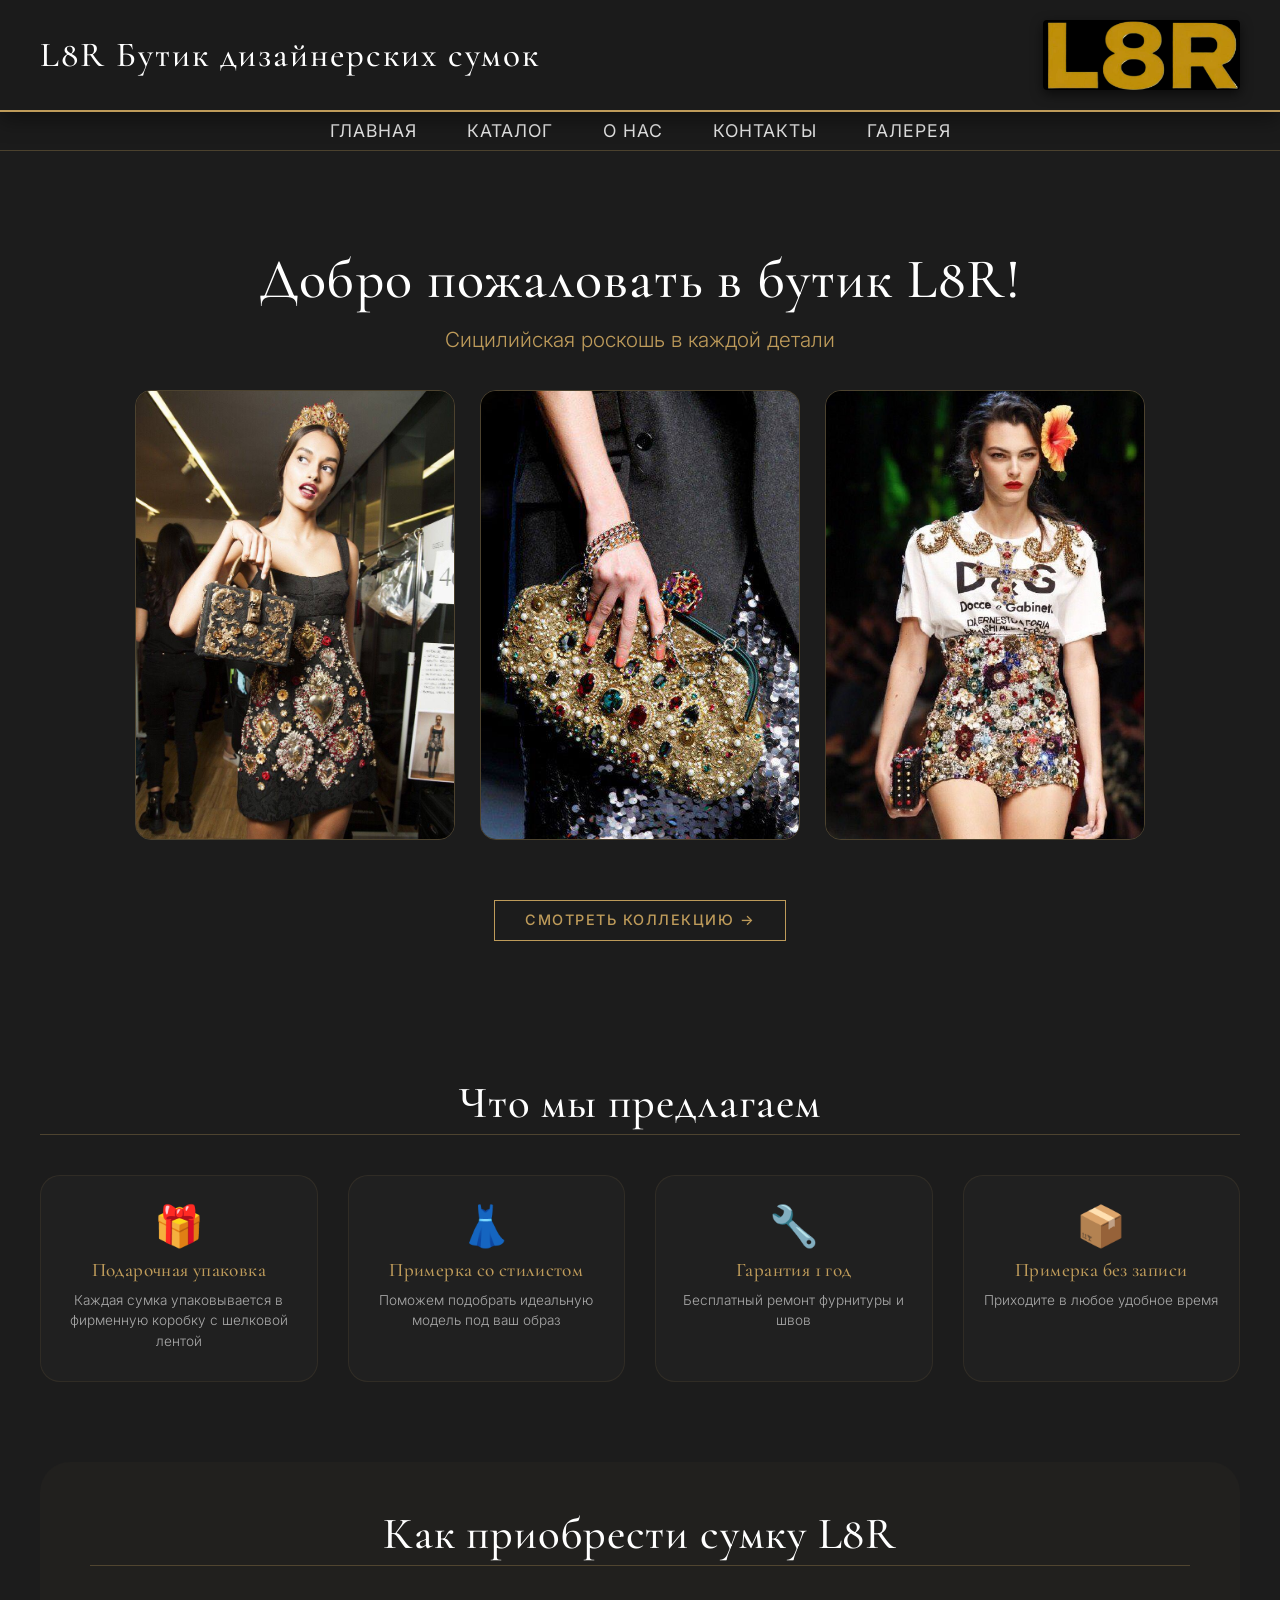
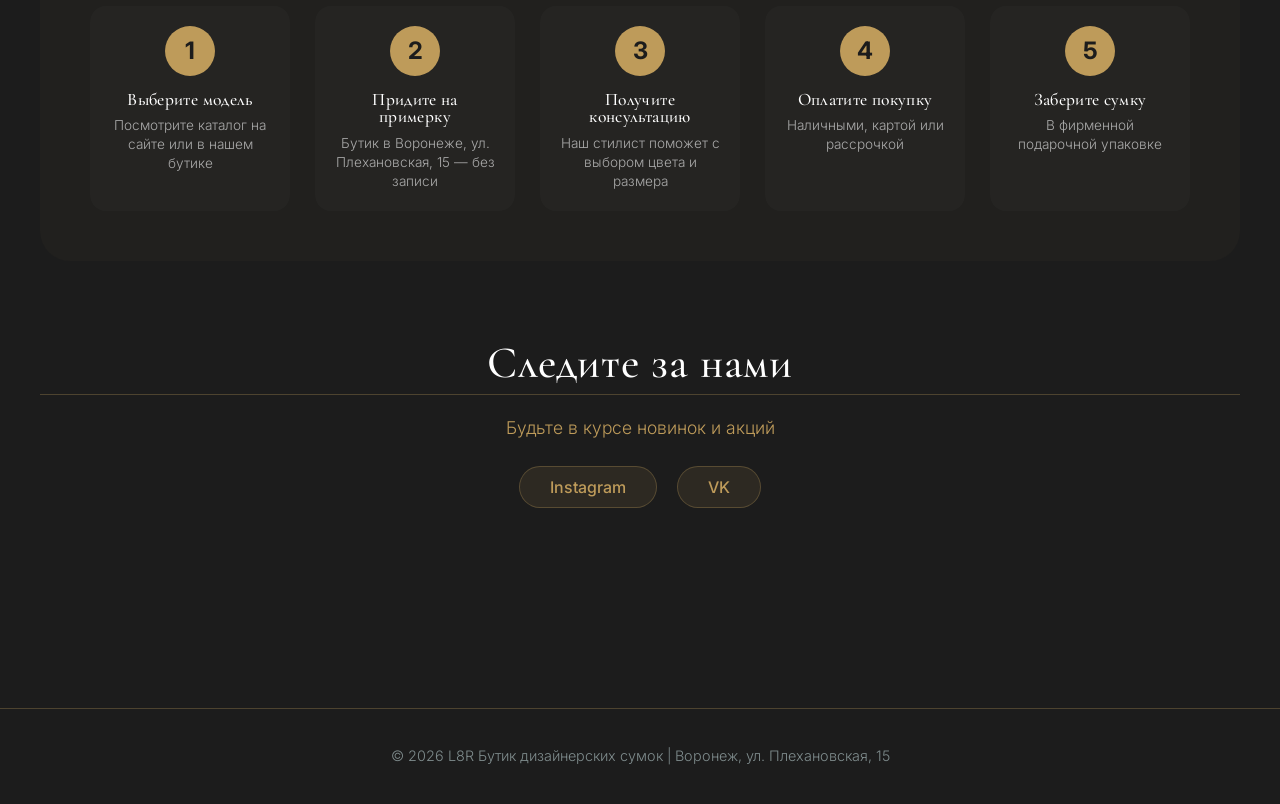
==== index.html @ aa699d4b "Add files via upload" ====
<!DOCTYPE html>
<html lang="ru">
<head>
    <meta charset="UTF-8">
    <title>L8R — Бутик дизайнерских сумок</title>
    <link rel="stylesheet" href="CSS/style.css">
</head>
<body>

    <header class="site-header">
        <div class="header-container">
            <h1>L8R Бутик дизайнерских сумок</h1>
            <img src="images/logo.jpg" alt="Логотип бутика" width="160" height="100">
        </div>
    </header>

    <nav>
        <ul>
            <li><a href="index.html">Главная</a></li>
            <li><a href="catalog.html">Каталог</a></li>
            <li><a href="about.html">О нас</a></li>
            <li><a href="contact.html">Контакты</a></li>
            <li><a href="gallery.html">Галерея</a></li>
        </ul>
    </nav>

    <main>
        <div class="container">
            
            <section class="hero-section">
                <h2>Добро пожаловать в бутик L8R!</h2>
                <p class="hero-subtitle">Сицилийская роскошь в каждой детали</p>
                <div class="hero-images">
                    <img src="images/design.jpg" alt="Сумка L8R">
                    <img src="images/design2.jpg" alt="Сумка L8R">
                    <img src="images/design3.jpg" alt="Сумка L8R">
                </div>
                <a href="catalog.html" class="btn hero-btn">Смотреть коллекцию →</a>
            </section>

            <section class="advantages-home">
                <h2>Что мы предлагаем</h2>
                <div class="advantages-grid">
                    <div class="advantage-card">
                        <div class="advantage-icon">🎁</div>
                        <h3>Подарочная упаковка</h3>
                        <p>Каждая сумка упаковывается в фирменную коробку с шелковой лентой</p>
                    </div>
                    <div class="advantage-card">
                        <div class="advantage-icon">👗</div>
                        <h3>Примерка со стилистом</h3>
                        <p>Поможем подобрать идеальную модель под ваш образ</p>
                    </div>
                    <div class="advantage-card">
                        <div class="advantage-icon">🔧</div>
                        <h3>Гарантия 1 год</h3>
                        <p>Бесплатный ремонт фурнитуры и швов</p>
                    </div>
                    <div class="advantage-card">
                        <div class="advantage-icon">📦</div>
                        <h3>Примерка без записи</h3>
                        <p>Приходите в любое удобное время</p>
                    </div>
                </div>
            </section>

            <section class="how-to-buy">
                <h2>Как приобрести сумку L8R</h2>
                <div class="steps-grid">
                    <div class="step-card">
                        <div class="step-icon">1</div>
                        <h3>Выберите модель</h3>
                        <p>Посмотрите каталог на сайте или в нашем бутике</p>
                    </div>
                    <div class="step-card">
                        <div class="step-icon">2</div>
                        <h3>Придите на примерку</h3>
                        <p>Бутик в Воронеже, ул. Плехановская, 15 — без записи</p>
                    </div>
                    <div class="step-card">
                        <div class="step-icon">3</div>
                        <h3>Получите консультацию</h3>
                        <p>Наш стилист поможет с выбором цвета и размера</p>
                    </div>
                    <div class="step-card">
                        <div class="step-icon">4</div>
                        <h3>Оплатите покупку</h3>
                        <p>Наличными, картой или рассрочкой</p>
                    </div>
                    <div class="step-card">
                        <div class="step-icon">5</div>
                        <h3>Заберите сумку</h3>
                        <p>В фирменной подарочной упаковке</p>
                    </div>
                </div>
            </section>

            <section class="social-follow">
                <h2>Следите за нами</h2>
                <p class="social-subtitle">Будьте в курсе новинок и акций</p>
                <div class="social-links">
                    <a href="#" class="social-link"> Instagram</a>
                    <a href="https://vk.com/akcentbags" class="social-link"> VK</a>
                </div>
            </section>

        </div>
    </main>

    <footer>
        <div class="container">
            <p>© 2026 L8R Бутик дизайнерских сумок | Воронеж, ул. Плехановская, 15</p>
        </div>
    </footer>

    <div id="modal" class="modal">
        <span class="close">&times;</span>
        <img id="modal-img" src="" alt="Увеличенное фото">
    </div>

    <button id="toTop" title="Наверх">↑</button>

    <script src="js/script.js"></script>
</body>
</html>
---- CSS/style.css ----
/* style.css — строгий премиальный стиль */
@import url('https://fonts.googleapis.com/css2?family=Inter:wght@300;400;500;600&family=Cormorant+Garamond:wght@400;500;600&display=swap');

* {
  margin: 0;
  padding: 0;
  box-sizing: border-box;
}

body {
  font-family: 'Inter', sans-serif;
  background-color: #1C1C1C;
  color: #E5E5E5;
  line-height: 1;
  font-weight: 300;
  min-height: 100vh;
  display: flex;
  flex-direction: column;
}

.container {
  max-width: 1400px;
  margin: 0 auto;
  padding: 0 40px;
}

/* типографика */
h1, h2, h3, h4, h5, h6 {
  font-family: 'Cormorant Garamond', serif;
  font-weight: 500;
  letter-spacing: 0.02em;
  color: #FFFFFF;
}

h1 { font-size: 3.5rem; line-height: 1.2; }
h2 { font-size: 2.8rem; margin-bottom: 1.5rem; border-bottom: 1px solid rgba(190, 155, 90, 0.3); padding-bottom: 0.5rem; }
h3 { font-size: 2rem; margin-bottom: 0.8rem; }

/* шапка */
.site-header {
  background: rgba(28, 28, 28, 0.98);
  border-bottom: 2px solid #BE9B5A;
  padding: 20px 0;
  position: sticky;
  top: 0;
  z-index: 100;
  box-shadow: 0 8px 20px rgba(0,0,0,0.4);
}

.header-container {
  display: flex;
  align-items: center;
  justify-content: space-between;
  max-width: 1400px;
  margin: 0 auto;
  padding: 0 40px;
}

.header-container h1 {
  font-size: 2.2rem;
  margin: 0;
  color: #FFFFFF;
  font-weight: 500;
  letter-spacing: 2px;
}

.header-container img {
  height: 70px;
  width: auto;
  border-radius: 4px;
  box-shadow: 0 4px 12px rgba(0,0,0,0.6);
}

/* навигация */
nav {
  background: rgba(28, 28, 28, 0.95);
  border-bottom: 1px solid rgba(190, 155, 90, 0.3);
  padding: 10px 0;
}

nav ul {
  list-style: none;
  display: flex;
  justify-content: center;
  gap: 50px;
  flex-wrap: wrap;
}

nav ul li a {
  text-decoration: none;
  color: #E5E5E5;
  font-weight: 400;
  font-size: 1.1rem;
  text-transform: uppercase;
  letter-spacing: 1px;
  padding: 8px 0;
  position: relative;
  transition: color 0.2s;
}

nav ul li a::after {
  content: '';
  position: absolute;
  bottom: 0;
  left: 0;
  width: 0;
  height: 2px;
  background: #BE9B5A;
  transition: width 0.25s;
}

nav ul li a:hover {
  color: #FFFFFF;
}

nav ul li a:hover::after {
  width: 100%;
}

/* ОСНОВНОЙ КОНТЕНТ */
main {
  flex: 1;
  padding: 60px 0;
}

/* КНОПКИ */
.btn, button, .add-to-cart-btn, .auth-btn, .submit-btn, .browse-btn, .checkout-btn, .logout-btn, .quick-view, .detail-btn {
  background: transparent;
  border: 1px solid #BE9B5A;
  color: #BE9B5A;
  padding: 12px 30px;
  font-family: 'Inter', sans-serif;
  font-weight: 500;
  font-size: 0.9rem;
  text-transform: uppercase;
  letter-spacing: 1.5px;
  cursor: pointer;
  transition: all 0.3s;
  border-radius: 0;
  display: inline-block;
  text-decoration: none;
  text-align: center;
}

.btn:hover, button:hover, .add-to-cart-btn:hover, .auth-btn:hover, .submit-btn:hover, .browse-btn:hover, .checkout-btn:hover, .logout-btn:hover, .quick-view:hover, .detail-btn:hover {
  background: #BE9B5A;
  color: #1C1C1C;
  border-color: #BE9B5A;
  box-shadow: 0 4px 12px rgba(190, 155, 90, 0.3);
}

/* карточки товаров (КАТАЛОГ) */
.catalog-grid {
  display: grid;
  grid-template-columns: repeat(auto-fill, minmax(320px, 1fr));
  gap: 40px;
  margin: 50px 0;
}

.product-card {
  background: rgba(255, 255, 255, 0.02);
  border: 1px solid rgba(190, 155, 90, 0.15);
  padding: 24px;
  transition: all 0.3s;
  box-shadow: inset 0 0 0 1px rgba(0,0,0,0.2);
  display: flex;
  flex-direction: column;
}

.product-card:hover {
  border-color: #BE9B5A;
  box-shadow: 0 20px 30px -15px #000, inset 0 0 0 1px #BE9B5A;
  background: rgba(255, 255, 255, 0.03);
}

.product-img {
  width: 100%;
  aspect-ratio: 1/1;
  object-fit: cover;
  margin-bottom: 20px;
  border: 1px solid #3A3A3A;
  transition: border-color 0.3s;
  cursor: pointer;
}

.product-card:hover .product-img {
  border-color: #BE9B5A;
}

.product-card h3 {
  font-size: 1.5rem;
  margin-bottom: 8px;
  font-weight: 500;
}

.product-price {
  font-size: 1.8rem;
  color: #BE9B5A;
  margin: 10px 0 20px;
  font-weight: 300;
}

/* ФИЛЬТРЫ */
.filters {
  display: flex;
  justify-content: center;
  gap: 20px;
  margin: 40px 0;
  flex-wrap: wrap;
}

.filters button {
  background: transparent;
  border: none;
  color: #E5E5E5;
  font-size: 1rem;
  padding: 8px 24px;
  cursor: pointer;
  border-bottom: 2px solid transparent;
  transition: border-color 0.2s;
  letter-spacing: 0.5px;
}

.filters button:hover,
.filters button.active {
  border-bottom-color: #BE9B5A;
  color: #FFFFFF;
}

/* ГАЛЕРЕЯ */
.gallery {
  display: grid;
  grid-template-columns: repeat(auto-fit, minmax(350px, 1fr));
  gap: 30px;
  margin: 50px 0;
}

.gallery img {
  width: 100%;
  aspect-ratio: 1/1;
  object-fit: cover;
  cursor: pointer;
  border: 1px solid rgba(190,155,90,0.2);
  transition: border-color 0.3s, transform 0.3s;
}

.gallery img:hover {
  border-color: #BE9B5A;
  transform: scale(1.02);
}

/* видео */
.video-showcase {
  display: flex;
  flex-wrap: wrap;
  gap: 30px;
  justify-content: center;
  margin: 50px 0;
}

.video-item {
  flex: 0 0 360px;
}

.video-item video {
  width: 100%;
  border: 1px solid rgba(190,155,90,0.2);
  transition: border-color 0.3s;
}

.video-item video:hover {
  border-color: #BE9B5A;
}

/* модальное окно */
.modal {
  display: none;
  position: fixed;
  top: 0; left: 0;
  width: 100%; height: 100%;
  background: rgba(28, 28, 28, 0.98);
  justify-content: center;
  align-items: center;
  z-index: 2000;
}

.modal.active {
  display: flex;
}

#modal-img {
  max-width: 90%;
  max-height: 90%;
  border: 2px solid #BE9B5A;
  box-shadow: 0 30px 50px #000;
}

.close {
  position: absolute;
  top: 40px; right: 50px;
  color: #BE9B5A;
  font-size: 4rem;
  cursor: pointer;
  transition: transform 0.2s;
  line-height: 1;
}

.close:hover {
  transform: scale(1.1);
  color: #FFFFFF;
}

/* КНОПКА НАВЕРХ */
#toTop {
  position: fixed;
  bottom: 40px; right: 40px;
  width: 70px; height: 70px;
  border: 2px solid #BE9B5A;
  background: rgba(28, 28, 28, 0.9);
  color: #BE9B5A;
  font-size: 2.2rem;
  cursor: pointer;
  transition: all 0.3s;
  display: none;
  z-index: 99;
  border-radius: 0;
  text-align: center;
  line-height: 70px;
  padding: 0;
  display: flex;
  align-items: center;
  justify-content: center;
}

#toTop:hover {
  background: #BE9B5A;
  color: #1C1C1C;
  transform: translateY(-5px);
}

/* ПОДВАЛ */
footer {
  background: #1C1C1C;
  border-top: 1px solid rgba(190, 155, 90, 0.3);
  padding: 40px 0;
  margin-top: 60px;
  text-align: center;
  color: #7F8C8D;
  font-size: 0.9rem;
}

/* БЛОК С БУТИКОМ В ВОРОНЕЖЕ */
.boutique-block {
    margin-top: 80px;
    padding: 50px;
    background: linear-gradient(135deg, rgba(190, 155, 90, 0.08) 0%, rgba(28, 28, 28, 0.95) 100%);
    border: 1px solid rgba(190, 155, 90, 0.3);
    border-radius: 24px;
    position: relative;
    overflow: hidden;
    transition: all 0.3s ease;
}

.boutique-block::before {
    content: '';
    position: absolute;
    top: -50%; right: -50%;
    width: 200%; height: 200%;
    background: radial-gradient(circle, rgba(190, 155, 90, 0.1) 0%, transparent 70%);
    pointer-events: none;
}

.boutique-block:hover {
    border-color: rgba(190, 155, 90, 0.6);
    box-shadow: 0 15px 35px rgba(0, 0, 0, 0.3);
}

.boutique-block-title {
    text-align: center;
    font-size: 2.5rem;
    margin-bottom: 40px;
    color: #BE9B5A;
    position: relative;
    display: inline-block;
    width: 100%;
}

.boutique-block-title::after {
    content: '';
    display: block;
    width: 80px;
    height: 3px;
    background: #BE9B5A;
    margin: 15px auto 0;
    border-radius: 2px;
}

.boutique-block-content {
    display: flex;
    flex-wrap: wrap;
    gap: 50px;
    justify-content: center;
    align-items: stretch;
}

.boutique-block-photo {
    flex: 1;
    min-width: 280px;
    text-align: center;
}

.boutique-block-photo img {
    width: 100%;
    max-width: 400px;
    border-radius: 20px;
    border: 2px solid #BE9B5A;
    box-shadow: 0 10px 30px rgba(0, 0, 0, 0.3);
    transition: all 0.3s ease;
    display: block;
    margin: 0 auto;
}

.boutique-block-photo img:hover {
    transform: scale(1.02);
    box-shadow: 0 15px 40px rgba(190, 155, 90, 0.2);
}

.boutique-block-caption {
    font-style: italic;
    text-align: center;
    color: #BE9B5A;
    margin-top: 15px;
    font-size: 0.95rem;
}

.boutique-block-info {
    flex: 1;
    min-width: 280px;
    display: flex;
    flex-direction: column;
    gap: 20px;
}

.info-row {
    display: flex;
    align-items: flex-start;
    gap: 15px;
    padding: 12px 15px;
    background: rgba(255, 255, 255, 0.02);
    border-radius: 16px;
    transition: all 0.3s ease;
    border: 1px solid rgba(190, 155, 90, 0.1);
}

.info-row:hover {
    background: rgba(190, 155, 90, 0.05);
    border-color: rgba(190, 155, 90, 0.3);
    transform: translateX(8px);
}

.info-icon {
    font-size: 2rem;
    min-width: 50px;
    text-align: center;
}

.info-text {
    flex: 1;
}

.info-text strong {
    color: #BE9B5A;
    display: block;
    margin-bottom: 5px;
    font-size: 1rem;
}

.info-text p {
    margin: 5px 0;
    color: #E5E5E5;
    line-height: 1.5;
}

.info-features {
    margin-top: 10px;
    padding: 20px;
    background: rgba(190, 155, 90, 0.05);
    border-radius: 16px;
    border-left: 3px solid #BE9B5A;
}

.info-features strong {
    color: #BE9B5A;
    display: block;
    margin-bottom: 12px;
    font-size: 1rem;
}

.info-features ul {
    list-style: none;
    padding: 0;
    margin: 0;
}

.info-features li {
    margin: 10px 0;
    color: #E5E5E5;
    display: flex;
    align-items: center;
    gap: 8px;
}

/* БЛОК ГДЕ КУПИТЬ В КАТАЛОГЕ*/
.buy-info-simple {
    text-align: center;
    max-width: 600px;
    margin: 50px auto 0;
    padding: 35px 30px;
    background: rgba(190, 155, 90, 0.05);
    border: 1px solid rgba(190, 155, 90, 0.3);
    border-radius: 20px;
}

.buy-info-simple p {
    margin: 12px 0;
    color: #ddd;
    line-height: 1.5;
}

.buy-address-bold {
    font-size: 1.2rem;
    font-weight: bold;
    color: #BE9B5A;
}

/* ФОРМА СВЯЗИ НА ГЛАВНОМ ОКНЕ */
.contact-section {
    margin-top: 60px;
}

.contact-section h2 {
    text-align: center;
    margin-bottom: 40px;
}

.contact-wrapper {
    display: grid;
    grid-template-columns: 1fr 1fr;
    gap: 50px;
}

.contact-form,
.contact-info {
    background: rgba(0, 0, 0, 0.3);
    border: 1px solid rgba(190, 155, 90, 0.2);
    border-radius: 20px;
    padding: 30px;
}

.contact-form h3,
.contact-info h3 {
    text-align: center;
    margin-bottom: 25px;
    color: #BE9B5A;
}

.contact-info p {
    margin: 15px 0;
    line-height: 1.6;
    color: #E5E5E5;
}

.form-group {
    margin-bottom: 20px;
}

.form-group label {
    display: block;
    margin-bottom: 8px;
    color: #BE9B5A;
    font-size: 0.9rem;
}

.form-group input,
.form-group textarea,
.form-group select {
    width: 100%;
    padding: 12px 15px;
    background: rgba(255, 255, 255, 0.05);
    border: 1px solid rgba(190, 155, 90, 0.3);
    border-radius: 8px;
    color: #E5E5E5;
    font-family: 'Inter', sans-serif;
    font-size: 1rem;
}

.form-group input:focus,
.form-group textarea:focus,
.form-group select:focus {
    outline: none;
    border-color: #BE9B5A;
    background: rgba(255, 255, 255, 0.1);
}

.submit-btn {
    width: 100%;
    margin-top: 10px;
    padding: 14px;
    background: transparent;
    border: 1px solid #BE9B5A;
    color: #BE9B5A;
    font-family: 'Inter', sans-serif;
    font-weight: 500;
    font-size: 1rem;
    text-transform: uppercase;
    letter-spacing: 1px;
    cursor: pointer;
    transition: all 0.3s;
    border-radius: 8px;
}

.submit-btn:hover {
    background: #BE9B5A;
    color: #1C1C1C;
}

/* адаптация для телефонов */
@media (max-width: 768px) {
    .contact-wrapper {
        grid-template-columns: 1fr;
        gap: 30px;
    }
    
    .contact-form,
    .contact-info {
        padding: 25px;
    }
}

/* ========== СТИЛИ ДЛЯ СТРАНИЦЫ О НАС ========== */
.about-hero {
    text-align: center;
    padding: 60px 20px;
    background: linear-gradient(135deg, rgba(190,155,90,0.08), transparent);
    border-radius: 30px;
    margin-bottom: 50px;
}

.about-hero h2 {
    font-size: 3rem;
    border-bottom: none;
}

.about-hero p {
    font-size: 1.2rem;
    color: #BE9B5A;
}

.about-grid {
    display: grid;
    grid-template-columns: 1fr 1fr;
    gap: 50px;
    margin-bottom: 60px;
}

.about-text h3 {
    color: #BE9B5A;
    margin-top: 30px;
    margin-bottom: 15px;
}

.about-text h3:first-child {
    margin-top: 0;
}

.about-text p {
    line-height: 1.8;
    color: #ddd;
}

.about-list {
    list-style: none;
    padding: 0;
}

.about-list li {
    margin: 12px 0;
    color: #ddd;
}

.about-gallery {
    display: flex;
    flex-direction: column;
    gap: 25px;
}

.about-gallery img {
    width: 100%;
    border-radius: 20px;
    border: 1px solid rgba(190,155,90,0.3);
    transition: all 0.3s;
    cursor: pointer;
}

.about-gallery img:hover {
    transform: scale(1.02);
    border-color: #BE9B5A;
}

.values-section {
    margin: 80px 0;
}

.values-grid {
    display: grid;
    grid-template-columns: repeat(auto-fit, minmax(280px, 1fr));
    gap: 30px;
    margin-top: 40px;
}

.value-card {
    text-align: center;
    padding: 30px;
    background: rgba(255,255,255,0.02);
    border: 1px solid rgba(190,155,90,0.15);
    border-radius: 20px;
    transition: all 0.3s;
}

.value-card:hover {
    border-color: #BE9B5A;
    transform: translateY(-5px);
}

.value-icon {
    font-size: 3rem;
    margin-bottom: 15px;
}

.value-card h3 {
    font-size: 1.3rem;
    margin-bottom: 10px;
}

.value-card p {
    color: #ccc;
    line-height: 1.6;
}

.team-section {
    margin-top: 60px;
}

.team-section h2 {
    text-align: center;
    display: block;
}

.team-grid {
    display: grid;
    grid-template-columns: repeat(auto-fit, minmax(250px, 1fr));
    gap: 40px;
    margin-top: 40px;
}

.team-card {
    text-align: center;
    padding: 30px;
    background: rgba(255,255,255,0.02);
    border-radius: 20px;
    border: 1px solid rgba(190,155,90,0.15);
    transition: all 0.3s;
}

.team-card:hover {
    border-color: #BE9B5A;
    transform: translateY(-5px);
}

.team-img {
    font-size: 4rem;
    margin-bottom: 15px;
}

.team-card h3 {
    font-size: 1.5rem;
    margin-bottom: 10px;
}

.team-card p {
    color: #BE9B5A;
}

.team-bio {
    font-size: 0.85rem;
    color: #888;
    margin-top: 10px;
}

.reviews-section {
    margin: 80px 0;
}

.reviews-section h2 {
    text-align: center;
    display: block;
}

.reviews-grid {
    display: grid;
    grid-template-columns: repeat(auto-fit, minmax(300px, 1fr));
    gap: 30px;
    margin-top: 40px;
}

.review-card {
    background: rgba(255,255,255,0.02);
    border: 1px solid rgba(190,155,90,0.15);
    border-radius: 20px;
    padding: 25px;
    transition: all 0.3s;
}

.review-card:hover {
    border-color: #BE9B5A;
}

.review-card p {
    font-style: italic;
    line-height: 1.6;
    color: #ddd;
}

.review-author {
    margin-top: 15px;
    color: #BE9B5A;
    font-weight: 500;
}

/* ========== СТИЛИ ДЛЯ СТРАНИЦЫ КОНТАКТЫ ========== */
.contact-grid {
    display: grid;
    grid-template-columns: 1fr 1fr;
    gap: 50px;
    margin: 40px 0;
}

.contact-info-card, .contact-form-card {
    background: rgba(255,255,255,0.02);
    border: 1px solid rgba(190,155,90,0.2);
    border-radius: 24px;
    padding: 30px;
}

.contact-info-card h3, .contact-form-card h3 {
    margin-bottom: 25px;
    color: #BE9B5A;
}

.contact-info-card p {
    margin: 12px 0;
    line-height: 1.6;
}

.map-placeholder {
    margin-top: 25px;
    text-align: center;
}

.map-placeholder img {
    width: 100%;
    border-radius: 16px;
    border: 1px solid rgba(190,155,90,0.3);
}

.map-caption {
    margin-top: 10px;
    font-style: italic;
    color: #BE9B5A;
}

/* FAQ */
.faq-section {
    margin-top: 60px;
}

.faq-section h2 {
    text-align: center;
    display: block;
    margin-bottom: 40px;
}

.faq-item {
    background: rgba(255,255,255,0.02);
    border: 1px solid rgba(190,155,90,0.15);
    border-radius: 16px;
    margin-bottom: 15px;
    overflow: hidden;
    cursor: pointer;
}

.faq-question {
    padding: 20px;
    font-weight: 600;
    display: flex;
    justify-content: space-between;
    align-items: center;
    color: #fff;
}

.faq-question:hover {
    background: rgba(190,155,90,0.05);
}

.faq-icon {
    color: #BE9B5A;
    font-size: 1.3rem;
    font-weight: bold;
}

.faq-answer {
    display: none;
    padding: 0 20px 20px;
    color: #ccc;
    line-height: 1.6;
    border-top: 1px solid rgba(190,155,90,0.2);
}

.faq-item.active .faq-answer {
    display: block;
}

.form-status {
    margin-top: 15px;
    text-align: center;
    font-size: 0.9rem;
}

.form-status.success {
    color: #4CAF50;
}

.form-status.error {
    color: #ff6b6b;
}

.error-message {
    color: #ff6b6b;
    font-size: 0.75rem;
    margin-top: 5px;
    display: block;
}

/* ========== МОДАЛЬНЫЕ ОКНА ДЛЯ ТОВАРОВ ========== */
#quickModal .modal-content,
#productModal .modal-content {
    background: #1C1C1C;
    border: 2px solid #BE9B5A;
    border-radius: 20px;
    max-width: 500px;
    width: 90%;
    padding: 30px;
    position: relative;
    text-align: center;
}

#quickModal .close,
#productModal .close-modal {
    position: absolute;
    top: 15px;
    right: 20px;
    font-size: 2rem;
    cursor: pointer;
    color: #BE9B5A;
    transition: color 0.3s;
}

#quickModal .close:hover,
#productModal .close-modal:hover {
    color: #fff;
}

#quickModalBody img,
#productModalBody img {
    width: 100%;
    max-width: 250px;
    border-radius: 12px;
    margin-bottom: 20px;
}

#quickModalBody h3,
#productModalBody h3 {
    font-size: 1.5rem;
    margin-bottom: 10px;
}

#quickModalBody .price,
#productModalBody .modal-price {
    font-size: 1.8rem;
    color: #BE9B5A;
    margin: 10px 0;
}

#productModalBody .modal-desc {
    margin: 15px 0;
    line-height: 1.6;
    color: #ccc;
}

/* Кнопки в карточках товаров */
.product-actions {
    display: flex;
    gap: 10px;
    margin-top: auto;
}

.quick-view, .detail-btn {
    background: transparent;
    border: 1px solid #BE9B5A;
    color: #BE9B5A;
    padding: 8px 16px;
    font-family: 'Inter', sans-serif;
    font-size: 0.75rem;
    cursor: pointer;
    transition: all 0.3s;
    flex: 1;
}

.quick-view:hover, .detail-btn:hover {
    background: #BE9B5A;
    color: #1C1C1C;
}

/* Адаптивность */
@media (max-width: 768px) {
    .about-grid, .contact-grid {
        grid-template-columns: 1fr;
    }
    
    .team-grid, .values-grid, .reviews-grid {
        grid-template-columns: 1fr;
    }
    
    .about-hero h2 {
        font-size: 2rem;
    }
    
    .container {
        padding: 0 20px;
    }
    
    nav ul {
        gap: 20px;
    }
    
    .filters {
        gap: 10px;
    }
    
    .filters button {
        padding: 8px 16px;
        font-size: 0.9rem;
    }
    
    .product-actions {
        flex-direction: column;
    }
}
/* ========== ГОРИЗОНТАЛЬНАЯ КАРТОЧКА ТОВАРА (ПРЯМО НА СТРАНИЦЕ КАТАЛОГА) ========== */

/* Оверлей для затемнения фона */
.product-overlay {
    display: none;
    position: fixed;
    top: 0;
    left: 0;
    width: 100%;
    height: 100%;
    background: rgba(0, 0, 0, 0.85);
    z-index: 1000;
    justify-content: center;
    align-items: center;
    backdrop-filter: blur(5px);
}

.product-overlay.active {
    display: flex;
}

/* Горизонтальная карточка товара */
.product-horizontal-card {
    background: #1C1C1C;
    border: 2px solid #BE9B5A;
    border-radius: 24px;
    max-width: 1100px;
    width: 90%;
    max-height: 90vh;
    overflow-y: auto;
    position: relative;
    animation: fadeInScale 0.3s ease;
}

@keyframes fadeInScale {
    from {
        opacity: 0;
        transform: scale(0.95);
    }
    to {
        opacity: 1;
        transform: scale(1);
    }
}

/* Кнопка закрытия внутри карточки */
.close-product-card {
    position: absolute;
    top: 20px;
    right: 25px;
    font-size: 2rem;
    cursor: pointer;
    color: #BE9B5A;
    z-index: 10;
    transition: color 0.3s;
    background: rgba(28,28,28,0.8);
    width: 40px;
    height: 40px;
    display: flex;
    align-items: center;
    justify-content: center;
    border-radius: 50%;
}

.close-product-card:hover {
    color: #fff;
    background: rgba(190,155,90,0.3);
}

/* Содержимое карточки */
.product-horizontal-content {
    display: flex;
    flex-wrap: wrap;
    gap: 40px;
    padding: 40px;
}

/* Левая часть - галерея */
.product-gallery {
    flex: 1;
    min-width: 280px;
}

.product-main-img {
    width: 100%;
    border-radius: 20px;
    border: 1px solid rgba(190, 155, 90, 0.3);
    margin-bottom: 20px;
    cursor: pointer;
}

.product-thumbnails {
    display: flex;
    gap: 12px;
    justify-content: center;
    flex-wrap: wrap;
}

.product-thumb {
    width: 70px;
    height: 70px;
    object-fit: cover;
    border-radius: 12px;
    border: 1px solid rgba(190, 155, 90, 0.3);
    cursor: pointer;
    transition: all 0.3s;
}

.product-thumb:hover,
.product-thumb.active {
    border-color: #BE9B5A;
    transform: scale(1.05);
}

/* Правая часть - информация */
.product-info-card {
    flex: 1;
    min-width: 280px;
}

.product-info-card h2 {
    font-size: 2rem;
    margin-bottom: 15px;
    border-bottom: none;
    padding-bottom: 0;
}

.product-price-card {
    font-size: 2.2rem;
    color: #BE9B5A;
    margin: 15px 0;
    font-weight: 500;
}

.product-rating-card {
    display: flex;
    align-items: center;
    gap: 10px;
    margin: 10px 0;
}

.stars-card {
    color: #BE9B5A;
    font-size: 1rem;
    letter-spacing: 2px;
}

.product-desc-card {
    margin: 20px 0;
    line-height: 1.7;
    color: #ddd;
}

.product-features-card {
    list-style: none;
    padding: 0;
    margin: 20px 0;
}

.product-features-card li {
    margin: 10px 0;
    display: flex;
    align-items: center;
    gap: 8px;
}

.product-features-card li::before {
    content: "✓";
    color: #BE9B5A;
    font-weight: bold;
}

.product-actions-card {
    display: flex;
    gap: 15px;
    margin: 25px 0;
    flex-wrap: wrap;
}

.btn-gold {
    background: #BE9B5A;
    color: #1C1C1C;
    padding: 12px 30px;
    border: none;
}

.btn-gold:hover {
    background: #d4aa6e;
    color: #1C1C1C;
}

.btn-dark {
    border: 1px solid #BE9B5A;
    color: #BE9B5A;
    background: transparent;
    padding: 12px 30px;
}

.btn-dark:hover {
    background: #BE9B5A;
    color: #1C1C1C;
}

.product-meta-card {
    margin-top: 20px;
    padding-top: 15px;
    border-top: 1px solid rgba(190, 155, 90, 0.2);
}

.product-meta-card p {
    margin: 8px 0;
    color: #888;
    font-size: 0.9rem;
}

.product-meta-card strong {
    color: #BE9B5A;
}

/* Спецификации */
.specs-card {
    margin-top: 20px;
    padding-top: 15px;
    border-top: 1px solid rgba(190, 155, 90, 0.2);
}

.specs-card h4 {
    color: #BE9B5A;
    margin-bottom: 12px;
    font-size: 1.1rem;
}

.specs-grid {
    display: grid;
    grid-template-columns: 1fr 1fr;
    gap: 8px;
}

.spec-item {
    display: flex;
    justify-content: space-between;
    padding: 5px 0;
    font-size: 0.9rem;
}

.spec-label {
    color: #888;
}

.spec-value {
    color: #ddd;
}

/* Стили для названия товара как ссылки */
.product-title-link {
    cursor: pointer;
    transition: color 0.3s;
}

.product-title-link:hover {
    color: #BE9B5A;
}

/* Адаптив */
@media (max-width: 768px) {
    .product-horizontal-content {
        padding: 25px;
        gap: 25px;
    }
    
    .product-info-card h2 {
        font-size: 1.5rem;
    }
    
    .product-price-card {
        font-size: 1.6rem;
    }
    
    .product-actions-card {
        flex-direction: column;
    }
    
    .specs-grid {
        grid-template-columns: 1fr;
    }
    
    .product-thumb {
        width: 55px;
        height: 55px;
    }
}
/* ========== НОВЫЕ СТИЛИ ДЛЯ ГЛАВНОЙ СТРАНИЦЫ ========== */

/* Герой секция */
.hero-section {
    text-align: center;
    padding: 40px 0 60px;
}

.hero-section h2 {
    font-size: 3.5rem;
    margin-bottom: 15px;
    border-bottom: none;
}

.hero-subtitle {
    font-size: 1.3rem;
    color: #BE9B5A;
    margin-bottom: 40px;
}

.hero-images {
    display: flex;
    gap: 25px;
    justify-content: center;
    flex-wrap: wrap;
    margin: 40px 0;
}

.hero-images img {
    width: 320px;
    height: 450px;
    object-fit: cover;
    border-radius: 16px;
    border: 1px solid rgba(190, 155, 90, 0.3);
    transition: transform 0.3s;
}

.hero-images img:hover {
    transform: scale(1.02);
    border-color: #BE9B5A;
}

.hero-btn {
    display: inline-block;
    margin-top: 20px;
}



/* Преимущества */
.advantages-home {
    margin: 80px 0;
}

.advantages-home h2 {
    text-align: center;
}

.advantages-grid {
    display: grid;
    grid-template-columns: repeat(auto-fit, minmax(250px, 1fr));
    gap: 30px;
    margin-top: 40px;
}

.advantage-card {
    text-align: center;
    padding: 30px 20px;
    background: rgba(255, 255, 255, 0.02);
    border: 1px solid rgba(190, 155, 90, 0.1);
    border-radius: 20px;
    transition: all 0.3s;
}

.advantage-card:hover {
    border-color: #BE9B5A;
    transform: translateY(-5px);
}

.advantage-icon {
    font-size: 3rem;
    margin-bottom: 15px;
}

.advantage-card h3 {
    font-size: 1.3rem;
    margin-bottom: 10px;
    color: #BE9B5A;
}

.advantage-card p {
    color: #aaa;
    font-size: 0.9rem;
}



/* Короткие отзывы */
.reviews-short {
    margin: 80px 0;
}

.reviews-short h2 {
    text-align: center;
}

.reviews-short-grid {
    display: grid;
    grid-template-columns: repeat(auto-fit, minmax(280px, 1fr));
    gap: 30px;
    margin-top: 40px;
}

.review-short {
    background: rgba(255, 255, 255, 0.02);
    border: 1px solid rgba(190, 155, 90, 0.1);
    border-radius: 16px;
    padding: 25px;
    text-align: center;
}

.review-short p {
    font-style: italic;
    line-height: 1.6;
    color: #ddd;
    margin-bottom: 15px;
}

.review-author-short {
    color: #BE9B5A;
    font-weight: 500;
}

/* Адаптив */
@media (max-width: 768px) {
    .hero-section h2 {
        font-size: 2rem;
    }
    
    .hero-images img {
        width: 280px;
        height: 400px;
    }
    
    .instagram-grid {
        grid-template-columns: repeat(2, 1fr);
    }
    
    .collection-preview {
        grid-template-columns: 1fr;
    }
    
    .advantages-grid {
        grid-template-columns: 1fr;
    }
}
/* ========== СТИЛИ ДЛЯ ГЛАВНОЙ СТРАНИЦЫ (index.html) ========== */

/* Герой секция */
.hero-section {
    text-align: center;
    padding: 40px 0 60px;
}

.hero-section h2 {
    font-size: 3.5rem;
    margin-bottom: 15px;
    border-bottom: none;
}

.hero-subtitle {
    font-size: 1.3rem;
    color: #BE9B5A;
    margin-bottom: 40px;
}

.hero-images {
    display: flex;
    gap: 25px;
    justify-content: center;
    flex-wrap: wrap;
    margin: 40px 0;
}

.hero-images img {
    width: 320px;
    height: 450px;
    object-fit: cover;
    border-radius: 16px;
    border: 1px solid rgba(190, 155, 90, 0.3);
    transition: transform 0.3s, border-color 0.3s;
    cursor: pointer;
}

.hero-images img:hover {
    transform: scale(1.02);
    border-color: #BE9B5A;
}

.hero-btn {
    display: inline-block;
    margin-top: 20px;
}

/* Что мы предлагаем */
.what-we-offer {
    margin: 80px 0;
}

.what-we-offer h2 {
    text-align: center;
}

.offer-grid {
    display: grid;
    grid-template-columns: repeat(auto-fit, minmax(250px, 1fr));
    gap: 30px;
    margin-top: 40px;
}

.offer-item {
    text-align: center;
    padding: 30px 20px;
    background: rgba(255, 255, 255, 0.02);
    border: 1px solid rgba(190, 155, 90, 0.1);
    border-radius: 20px;
    transition: all 0.3s;
}

.offer-item:hover {
    border-color: #BE9B5A;
    transform: translateY(-5px);
}

.offer-icon {
    font-size: 3rem;
    margin-bottom: 15px;
}

.offer-item h3 {
    font-size: 1.3rem;
    margin-bottom: 10px;
    color: #BE9B5A;
}

.offer-item p {
    color: #aaa;
    font-size: 0.9rem;
    line-height: 1.6;
}

/* Преимущества (карточки) */
.advantages-home {
    margin: 80px 0;
}

.advantages-home h2 {
    text-align: center;
}

.advantages-grid {
    display: grid;
    grid-template-columns: repeat(auto-fit, minmax(250px, 1fr));
    gap: 30px;
    margin-top: 40px;
}

.advantage-card {
    text-align: center;
    padding: 30px 20px;
    background: rgba(255, 255, 255, 0.02);
    border: 1px solid rgba(190, 155, 90, 0.1);
    border-radius: 20px;
    transition: all 0.3s;
}

.advantage-card:hover {
    border-color: #BE9B5A;
    transform: translateY(-5px);
}

.advantage-icon {
    font-size: 2.5rem;
    margin-bottom: 15px;
}

.advantage-card h3 {
    font-size: 1.2rem;
    margin-bottom: 10px;
    color: #BE9B5A;
}

.advantage-card p {
    color: #aaa;
    font-size: 0.85rem;
    line-height: 1.5;
}

/* Как купить (шаги) */
.how-to-buy {
    margin: 80px 0;
    background: rgba(190, 155, 90, 0.03);
    padding: 50px;
    border-radius: 30px;
}

.how-to-buy h2 {
    text-align: center;
}

.steps-grid {
    display: grid;
    grid-template-columns: repeat(auto-fit, minmax(170px, 1fr));
    gap: 25px;
    margin-top: 40px;
}

.step-card {
    text-align: center;
    padding: 20px;
    background: rgba(255, 255, 255, 0.02);
    border-radius: 16px;
    transition: all 0.3s;
}

.step-card:hover {
    background: rgba(190, 155, 90, 0.05);
    transform: translateY(-3px);
}

.step-icon {
    width: 50px;
    height: 50px;
    background: #BE9B5A;
    color: #1C1C1C;
    font-size: 1.5rem;
    font-weight: bold;
    display: flex;
    align-items: center;
    justify-content: center;
    border-radius: 50%;
    margin: 0 auto 15px;
}

.step-card h3 {
    font-size: 1.1rem;
    margin-bottom: 8px;
}

.step-card p {
    color: #aaa;
    font-size: 0.85rem;
    line-height: 1.4;
}

/* Соцсети */
.social-follow {
    margin: 80px 0;
    text-align: center;
}

.social-subtitle {
    color: #BE9B5A;
    margin-bottom: 30px;
    font-size: 1.1rem;
}

.social-links {
    display: flex;
    justify-content: center;
    gap: 20px;
    flex-wrap: wrap;
    margin-bottom: 40px;
}

.social-link {
    background: rgba(190, 155, 90, 0.1);
    border: 1px solid rgba(190, 155, 90, 0.3);
    padding: 12px 30px;
    border-radius: 40px;
    text-decoration: none;
    color: #BE9B5A;
    font-family: 'Inter', sans-serif;
    font-weight: 500;
    transition: all 0.3s;
}

.social-link:hover {
    background: #BE9B5A;
    color: #1C1C1C;
    border-color: #BE9B5A;
}

.social-preview {
    display: flex;
    gap: 20px;
    justify-content: center;
    flex-wrap: wrap;
}

.social-preview img {
    width: 200px;
    height: 200px;
    object-fit: cover;
    border-radius: 16px;
    border: 1px solid rgba(190, 155, 90, 0.2);
    transition: all 0.3s;
    cursor: pointer;
}

.social-preview img:hover {
    border-color: #BE9B5A;
    transform: scale(1.02);
}

/* Адаптив для планшетов и телефонов */
@media (max-width: 992px) {
    .hero-section h2 {
        font-size: 2.8rem;
    }
    
    .hero-images img {
        width: 280px;
        height: 400px;
    }
}

@media (max-width: 768px) {
    .hero-section h2 {
        font-size: 2rem;
    }
    
    .hero-subtitle {
        font-size: 1rem;
    }
    
    .hero-images img {
        width: 250px;
        height: 350px;
    }
    
    .offer-grid {
        grid-template-columns: 1fr;
    }
    
    .advantages-grid {
        grid-template-columns: 1fr;
    }
    
    .steps-grid {
        grid-template-columns: 1fr;
        gap: 15px;
    }
    
    .how-to-buy {
        padding: 30px 20px;
    }
    
    .social-links {
        gap: 12px;
    }
    
    .social-link {
        padding: 8px 20px;
        font-size: 0.9rem;
    }
    
    .social-preview img {
        width: 150px;
        height: 150px;
    }
}

@media (max-width: 480px) {
    .hero-images img {
        width: 200px;
        height: 280px;
    }
    
    .hero-section h2 {
        font-size: 1.8rem;
    }
    
    .social-preview {
        gap: 12px;
    }
    
    .social-preview img {
        width: 120px;
        height: 120px;
    }
}
/* ========== СТИЛИ ДЛЯ СТРАНИЦЫ "О НАС" (about.html) ========== */

/* Hero секция */
.about-hero {
    text-align: center;
    padding: 60px 20px;
    background: linear-gradient(135deg, rgba(190,155,90,0.08), transparent);
    border-radius: 30px;
    margin-bottom: 50px;
}

.about-hero h2 {
    font-size: 3rem;
    border-bottom: none;
    margin-bottom: 15px;
}

.about-hero p {
    font-size: 1.2rem;
    color: #BE9B5A;
}

/* Основной контент (сетка) */
.about-grid {
    display: grid;
    grid-template-columns: 1fr 1fr;
    gap: 50px;
    margin-bottom: 60px;
}

.about-text h3 {
    color: #BE9B5A;
    margin-top: 30px;
    margin-bottom: 15px;
    font-size: 1.5rem;
}

.about-text h3:first-child {
    margin-top: 0;
}

.about-text p {
    line-height: 1.8;
    color: #ddd;
}

.about-list {
    list-style: none;
    padding: 0;
}

.about-list li {
    margin: 12px 0;
    color: #ddd;
    padding-left: 5px;
}

.about-gallery {
    display: flex;
    flex-direction: column;
    gap: 25px;
}

.about-gallery img {
    width: 100%;
    border-radius: 20px;
    border: 1px solid rgba(190,155,90,0.3);
    transition: all 0.3s;
    cursor: pointer;
}

.about-gallery img:hover {
    transform: scale(1.02);
    border-color: #BE9B5A;
}

/* Материалы и производство */
.materials-section {
    margin: 80px 0;
    background: rgba(190, 155, 90, 0.03);
    padding: 50px;
    border-radius: 30px;
}

.materials-section h2 {
    text-align: center;
    margin-bottom: 30px;
}

.materials-content {
    display: flex;
    flex-wrap: wrap;
    gap: 50px;
    margin-top: 20px;
    align-items: center;
}

.materials-text {
    flex: 2;
    min-width: 250px;
}

.materials-text p {
    color: #ddd;
    line-height: 1.7;
    margin-bottom: 15px;
}

.materials-text strong {
    color: #BE9B5A;
}

.materials-stats {
    flex: 1;
    min-width: 200px;
    display: flex;
    flex-direction: column;
    gap: 25px;
}

.stat {
    text-align: center;
    padding: 20px;
    background: rgba(255, 255, 255, 0.02);
    border-radius: 16px;
    border: 1px solid rgba(190, 155, 90, 0.1);
    transition: all 0.3s;
}

.stat:hover {
    border-color: #BE9B5A;
    transform: translateY(-3px);
}

.stat-number {
    font-size: 2rem;
    font-weight: 600;
    color: #BE9B5A;
    font-family: 'Cormorant Garamond', serif;
    display: block;
}

.stat-label {
    font-size: 0.85rem;
    color: #aaa;
}

/* Этапы создания */
.creation-process {
    margin: 80px 0;
}

.creation-process h2 {
    text-align: center;
}

.process-steps {
    display: grid;
    grid-template-columns: repeat(auto-fit, minmax(300px, 1fr));
    gap: 25px;
    margin-top: 40px;
}

.process-step {
    background: rgba(255, 255, 255, 0.02);
    border: 1px solid rgba(190, 155, 90, 0.1);
    border-radius: 16px;
    padding: 25px;
    transition: all 0.3s;
}

.process-step:hover {
    border-color: #BE9B5A;
    background: rgba(190, 155, 90, 0.03);
    transform: translateY(-3px);
}

.step-num {
    font-size: 2rem;
    font-weight: 600;
    color: #BE9B5A;
    font-family: 'Cormorant Garamond', serif;
    margin-bottom: 12px;
}

.process-step h3 {
    font-size: 1.1rem;
    margin-bottom: 8px;
    color: #fff;
}

.process-step p {
    color: #aaa;
    font-size: 0.85rem;
    line-height: 1.5;
}

/* Команда */
.team-section {
    margin-top: 80px;
}

.team-section h2 {
    text-align: center;
    margin-bottom: 40px;
}

.team-grid {
    display: grid;
    grid-template-columns: repeat(auto-fit, minmax(280px, 1fr));
    gap: 40px;
    margin-top: 20px;
}

.team-card {
    text-align: center;
    padding: 30px;
    background: rgba(255, 255, 255, 0.02);
    border-radius: 20px;
    border: 1px solid rgba(190, 155, 90, 0.15);
    transition: all 0.3s;
}

.team-card:hover {
    border-color: #BE9B5A;
    transform: translateY(-5px);
    background: rgba(190, 155, 90, 0.03);
}

.team-img {
    font-size: 4rem;
    margin-bottom: 15px;
}

.team-card h3 {
    font-size: 1.5rem;
    margin-bottom: 10px;
}

.team-card p {
    color: #BE9B5A;
    margin-bottom: 10px;
}

.team-bio {
    font-size: 0.85rem;
    color: #888;
    margin-top: 10px;
    line-height: 1.5;
}

/* Адаптив для страницы "О нас" */
@media (max-width: 992px) {
    .about-hero h2 {
        font-size: 2.5rem;
    }
    
    .process-steps {
        grid-template-columns: repeat(auto-fit, minmax(280px, 1fr));
    }
}

@media (max-width: 768px) {
    .about-grid {
        grid-template-columns: 1fr;
        gap: 30px;
    }
    
    .about-hero h2 {
        font-size: 2rem;
    }
    
    .about-hero p {
        font-size: 1rem;
    }
    
    .materials-section {
        padding: 30px 20px;
    }
    
    .materials-content {
        flex-direction: column;
        gap: 30px;
    }
    
    .process-steps {
        grid-template-columns: 1fr;
    }
    
    .team-grid {
        grid-template-columns: 1fr;
        gap: 25px;
    }
    
    .team-card {
        padding: 25px;
    }
}

@media (max-width: 480px) {
    .about-hero {
        padding: 40px 15px;
    }
    
    .about-hero h2 {
        font-size: 1.8rem;
    }
    
    .about-text h3 {
        font-size: 1.3rem;
    }
    
    .stat-number {
        font-size: 1.8rem;
    }
    
    .step-num {
        font-size: 1.5rem;
    }
}
/* ======================= */
/* ПОИСК */
/* ======================= */
.search-box {
    position: relative;
    max-width: 400px;
    margin: 0 auto 30px auto;
}

.search-input {
    width: 100%;
    padding: 14px 20px;
    border-radius: 50px;
    border: 2px solid rgba(241, 196, 15, 0.3);
    background: rgba(255,255,255,0.1);
    color: white;
    font-size: 16px;
    transition: all 0.3s;
}

.search-input:focus {
    outline: none;
    border-color: #f1c40f;
    background: rgba(255,255,255,0.15);
    box-shadow: 0 0 15px rgba(241, 196, 15, 0.3);
}

.search-input::placeholder {
    color: rgba(255,255,255,0.5);
}

.search-clear {
    position: absolute;
    right: 15px;
    top: 50%;
    transform: translateY(-50%);
    background: none;
    border: none;
    color: #f1c40f;
    font-size: 18px;
    cursor: pointer;
}

.search-result {
    text-align: center;
    margin: 10px 0;
    padding: 8px;
    background: rgba(241, 196, 15, 0.1);
    border-radius: 20px;
    color: #f1c40f;
    font-size: 14px;
}
/* ======================= */
/* ВИДЕОГАЛЕРЕЯ */
/* ======================= */

.video-showcase {
    display: flex;
    justify-content: center;
    gap: 30px;
    flex-wrap: wrap;
    margin: 50px 0;
}

.video-item {
    width: 280px;
    border-radius: 20px;
    overflow: hidden;
    box-shadow: 0 10px 25px rgba(0,0,0,0.5);
    transition: transform 0.3s, box-shadow 0.3s;
}

.video-item:hover {
    transform: translateY(-8px);
    box-shadow: 0 20px 35px rgba(241,196,15,0.3);
}

.video-item video {
    width: 100%;
    height: 500px;
    object-fit: cover;
    display: block;
    border-radius: 20px;
}

/* Адаптивность */
@media (max-width: 768px) {
    .video-item {
        width: 250px;
    }
    .video-item video {
        height: 450px;
    }
}

@media (max-width: 480px) {
    .video-showcase {
        flex-direction: column;
        align-items: center;
    }
    .video-item {
        width: 100%;
        max-width: 320px;
    }
    .video-item video {
        height: 500px;
    }
}
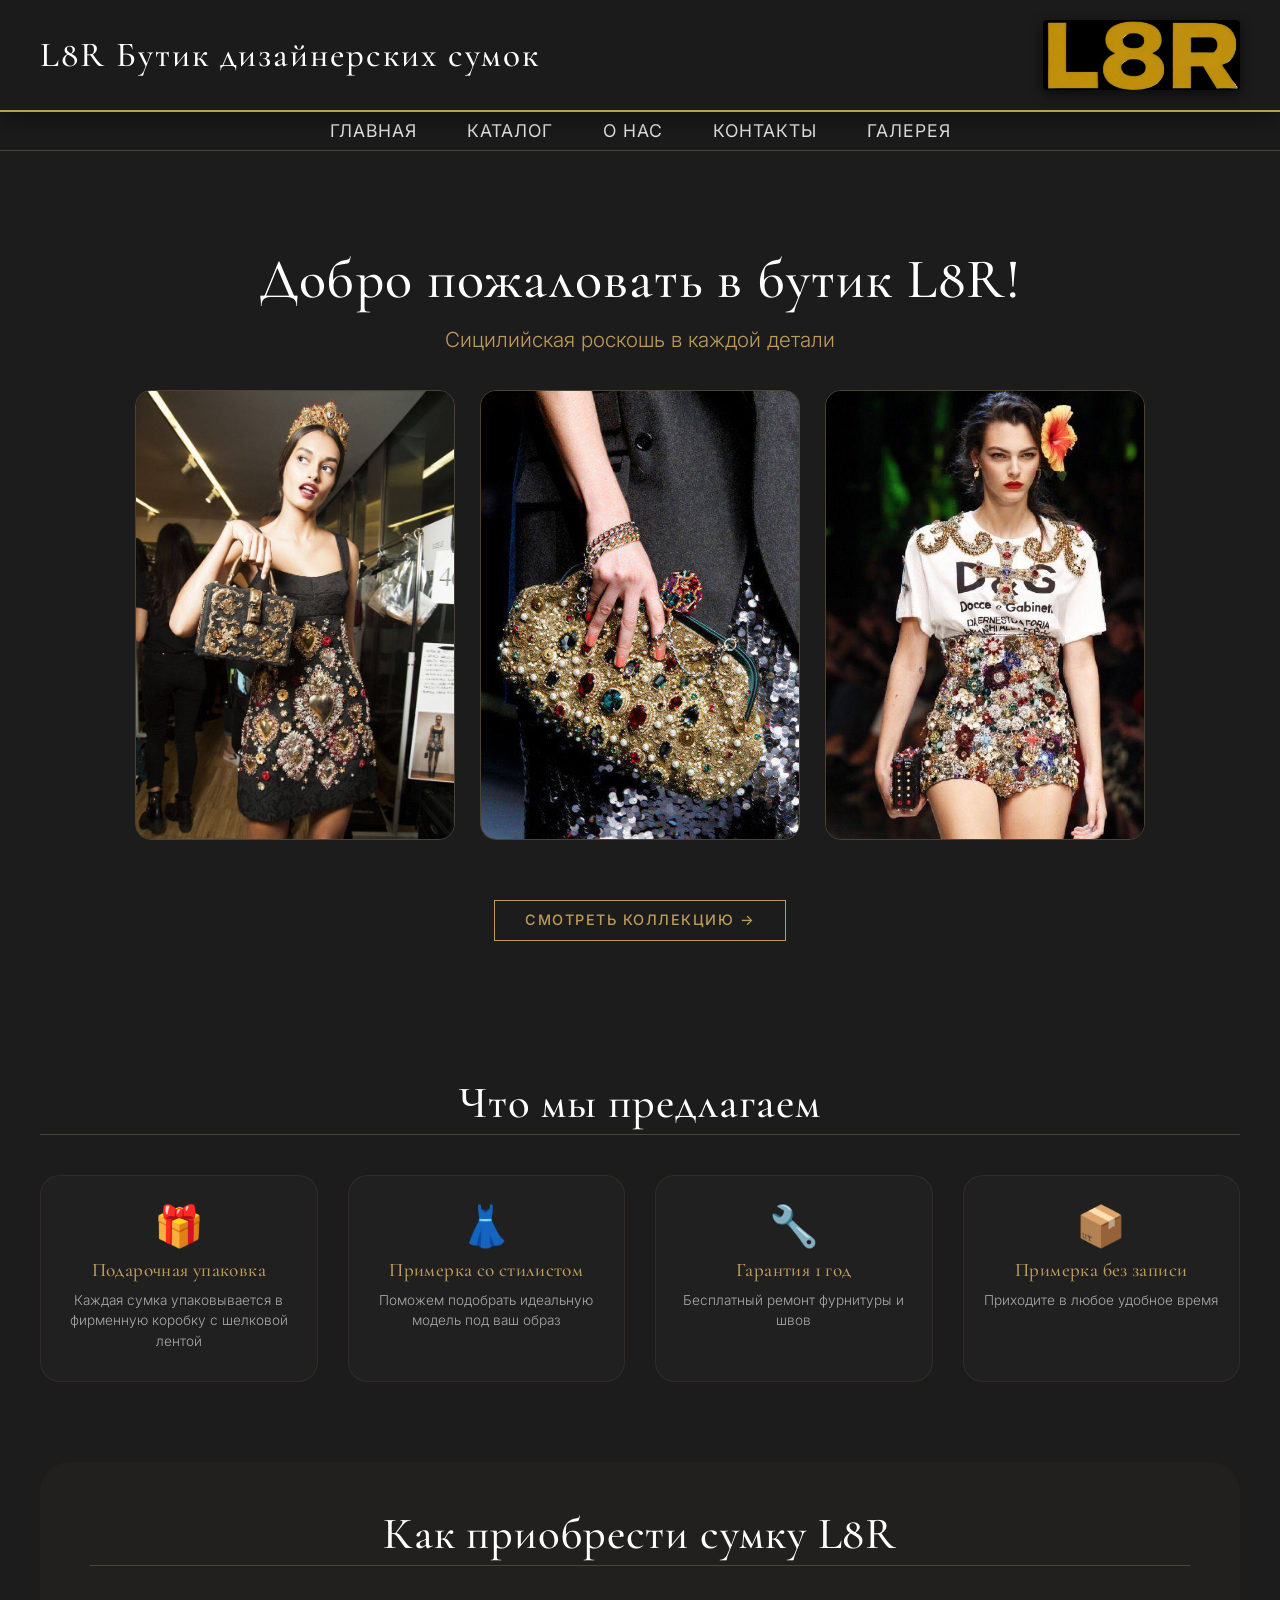
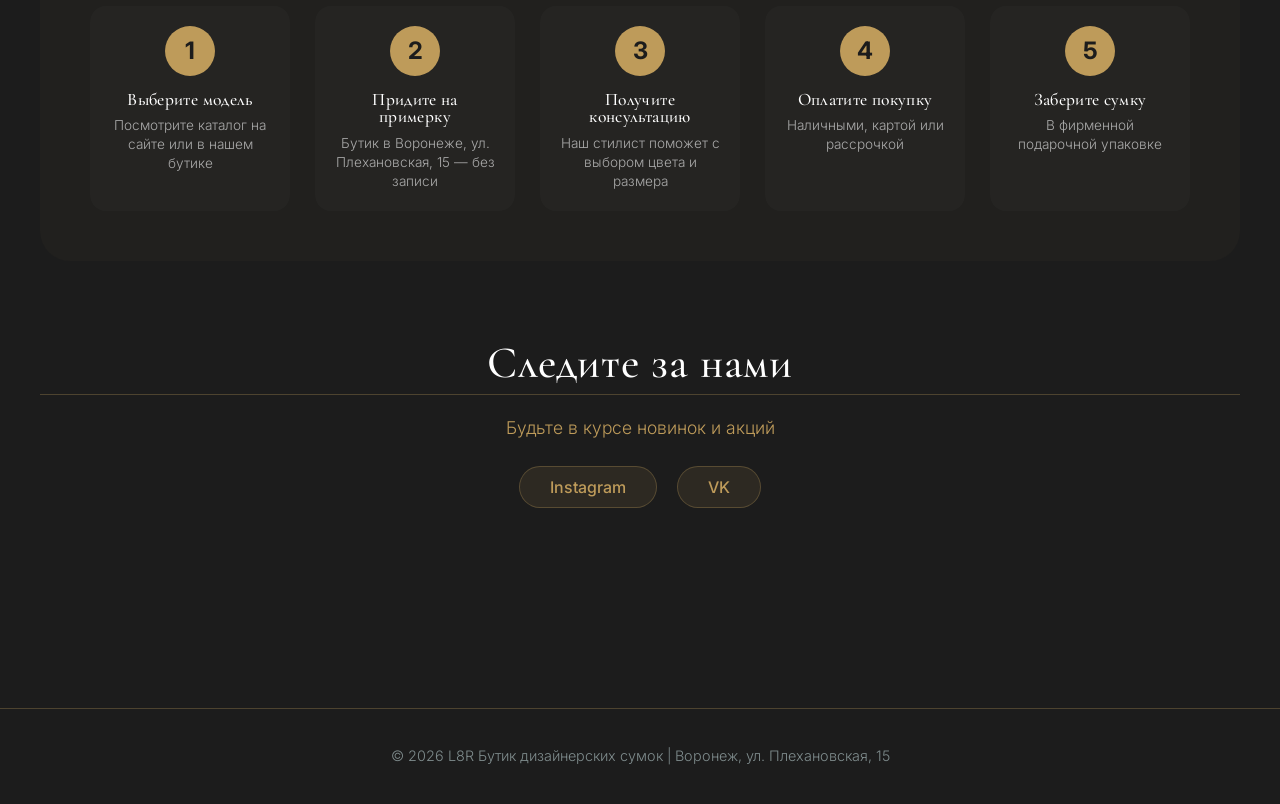
==== commit ffbbe459: "Add files via upload" ====
--- a/index.html
+++ b/index.html
@@ -3,14 +3,15 @@
 <head>
     <meta charset="UTF-8">
     <title>L8R — Бутик дизайнерских сумок</title>
-    <link rel="stylesheet" href="CSS/style.css">
+    <meta name="description" content="L8R — бутик дизайнерских сумок ручной работы из итальянской кожи. Эксклюзивные модели, примерка в Воронеже.">
+    <link rel="stylesheet" href="CSS/style.min.css">
 </head>
 <body>
 
     <header class="site-header">
         <div class="header-container">
             <h1>L8R Бутик дизайнерских сумок</h1>
-            <img src="images/logo.jpg" alt="Логотип бутика" width="160" height="100">
+            <img src="images/logo.jpg" alt="Логотип бутика" width="160" height="100" loading="eager" fetchpriority="high">
         </div>
     </header>
 
@@ -27,17 +28,19 @@
     <main>
         <div class="container">
             
+            <!-- ГЕРОЙ СЕКЦИЯ (приветствие) -->
             <section class="hero-section">
                 <h2>Добро пожаловать в бутик L8R!</h2>
                 <p class="hero-subtitle">Сицилийская роскошь в каждой детали</p>
                 <div class="hero-images">
-                    <img src="images/design.jpg" alt="Сумка L8R">
-                    <img src="images/design2.jpg" alt="Сумка L8R">
-                    <img src="images/design3.jpg" alt="Сумка L8R">
+                    <img src="images/design.jpg" alt="Сумка L8R" width="320" height="450" loading="lazy">
+                    <img src="images/design2.jpg" alt="Сумка L8R" width="320" height="450" loading="lazy">
+                    <img src="images/design3.jpg" alt="Сумка L8R" width="320" height="450" loading="lazy">
                 </div>
                 <a href="catalog.html" class="btn hero-btn">Смотреть коллекцию →</a>
             </section>
 
+            <!-- ПОЧЕМУ ПОКУПАЮТ У НАС (преимущества для клиента) -->
             <section class="advantages-home">
                 <h2>Что мы предлагаем</h2>
                 <div class="advantages-grid">
@@ -64,6 +67,7 @@
                 </div>
             </section>
 
+            <!-- КАК ПРОИСХОДИТ ПОКУПКА (инструкция) -->
             <section class="how-to-buy">
                 <h2>Как приобрести сумку L8R</h2>
                 <div class="steps-grid">
@@ -95,12 +99,13 @@
                 </div>
             </section>
 
+           <!-- ПОДПИШИТЕСЬ НА НАС (соцсети) -->
             <section class="social-follow">
                 <h2>Следите за нами</h2>
                 <p class="social-subtitle">Будьте в курсе новинок и акций</p>
                 <div class="social-links">
                     <a href="#" class="social-link"> Instagram</a>
-                    <a href="https://vk.com/akcentbags" class="social-link"> VK</a>
+                    <a href="https://vk.com/akcentbags?ysclid=mnosw4bb8z955002968" class="social-link"> VK</a>
                 </div>
             </section>
 
@@ -120,6 +125,6 @@
 
     <button id="toTop" title="Наверх">↑</button>
 
-    <script src="js/script.js"></script>
+    <script src="js/script.min.js" defer></script>
 </body>
 </html>
--- a/CSS/style.min.css
+++ b/CSS/style.min.css
@@ -0,0 +1,2279 @@
+/* style.css — строгий премиальный стиль */
+@import url('https://fonts.googleapis.com/css2?family=Inter:wght@300;400;500;600&family=Cormorant+Garamond:wght@400;500;600&display=swap');
+
+* {
+  margin: 0;
+  padding: 0;
+  box-sizing: border-box;
+}
+
+body {
+  font-family: 'Inter', sans-serif;
+  background-color: #1C1C1C;
+  color: #E5E5E5;
+  line-height: 1;
+  font-weight: 300;
+  min-height: 100vh;
+  display: flex;
+  flex-direction: column;
+}
+
+.container {
+  max-width: 1400px;
+  margin: 0 auto;
+  padding: 0 40px;
+}
+
+/* типографика */
+h1, h2, h3, h4, h5, h6 {
+  font-family: 'Cormorant Garamond', serif;
+  font-weight: 500;
+  letter-spacing: 0.02em;
+  color: #FFFFFF;
+}
+
+h1 { font-size: 3.5rem; line-height: 1.2; }
+h2 { font-size: 2.8rem; margin-bottom: 1.5rem; border-bottom: 1px solid rgba(190, 155, 90, 0.3); padding-bottom: 0.5rem; }
+h3 { font-size: 2rem; margin-bottom: 0.8rem; }
+
+/* шапка */
+.site-header {
+  background: rgba(28, 28, 28, 0.98);
+  border-bottom: 2px solid #BE9B5A;
+  padding: 20px 0;
+  position: sticky;
+  top: 0;
+  z-index: 100;
+  box-shadow: 0 8px 20px rgba(0,0,0,0.4);
+}
+
+.header-container {
+  display: flex;
+  align-items: center;
+  justify-content: space-between;
+  max-width: 1400px;
+  margin: 0 auto;
+  padding: 0 40px;
+}
+
+.header-container h1 {
+  font-size: 2.2rem;
+  margin: 0;
+  color: #FFFFFF;
+  font-weight: 500;
+  letter-spacing: 2px;
+}
+
+.header-container img {
+  height: 70px;
+  width: auto;
+  border-radius: 4px;
+  box-shadow: 0 4px 12px rgba(0,0,0,0.6);
+}
+
+/* навигация */
+nav {
+  background: rgba(28, 28, 28, 0.95);
+  border-bottom: 1px solid rgba(190, 155, 90, 0.3);
+  padding: 10px 0;
+}
+
+nav ul {
+  list-style: none;
+  display: flex;
+  justify-content: center;
+  gap: 50px;
+  flex-wrap: wrap;
+}
+
+nav ul li a {
+  text-decoration: none;
+  color: #E5E5E5;
+  font-weight: 400;
+  font-size: 1.1rem;
+  text-transform: uppercase;
+  letter-spacing: 1px;
+  padding: 8px 0;
+  position: relative;
+  transition: color 0.2s;
+}
+
+nav ul li a::after {
+  content: '';
+  position: absolute;
+  bottom: 0;
+  left: 0;
+  width: 0;
+  height: 2px;
+  background: #BE9B5A;
+  transition: width 0.25s;
+}
+
+nav ul li a:hover {
+  color: #FFFFFF;
+}
+
+nav ul li a:hover::after {
+  width: 100%;
+}
+
+/* ОСНОВНОЙ КОНТЕНТ */
+main {
+  flex: 1;
+  padding: 60px 0;
+}
+
+/* КНОПКИ */
+.btn, button, .add-to-cart-btn, .auth-btn, .submit-btn, .browse-btn, .checkout-btn, .logout-btn, .quick-view, .detail-btn {
+  background: transparent;
+  border: 1px solid #BE9B5A;
+  color: #BE9B5A;
+  padding: 12px 30px;
+  font-family: 'Inter', sans-serif;
+  font-weight: 500;
+  font-size: 0.9rem;
+  text-transform: uppercase;
+  letter-spacing: 1.5px;
+  cursor: pointer;
+  transition: all 0.3s;
+  border-radius: 0;
+  display: inline-block;
+  text-decoration: none;
+  text-align: center;
+}
+
+.btn:hover, button:hover, .add-to-cart-btn:hover, .auth-btn:hover, .submit-btn:hover, .browse-btn:hover, .checkout-btn:hover, .logout-btn:hover, .quick-view:hover, .detail-btn:hover {
+  background: #BE9B5A;
+  color: #1C1C1C;
+  border-color: #BE9B5A;
+  box-shadow: 0 4px 12px rgba(190, 155, 90, 0.3);
+}
+
+/* карточки товаров (КАТАЛОГ) */
+.catalog-grid {
+  display: grid;
+  grid-template-columns: repeat(auto-fill, minmax(320px, 1fr));
+  gap: 40px;
+  margin: 50px 0;
+}
+
+.product-card {
+  background: rgba(255, 255, 255, 0.02);
+  border: 1px solid rgba(190, 155, 90, 0.15);
+  padding: 24px;
+  transition: all 0.3s;
+  box-shadow: inset 0 0 0 1px rgba(0,0,0,0.2);
+  display: flex;
+  flex-direction: column;
+}
+
+.product-card:hover {
+  border-color: #BE9B5A;
+  box-shadow: 0 20px 30px -15px #000, inset 0 0 0 1px #BE9B5A;
+  background: rgba(255, 255, 255, 0.03);
+}
+
+.product-img {
+  width: 100%;
+  aspect-ratio: 1/1;
+  object-fit: cover;
+  margin-bottom: 20px;
+  border: 1px solid #3A3A3A;
+  transition: border-color 0.3s;
+  cursor: pointer;
+}
+
+.product-card:hover .product-img {
+  border-color: #BE9B5A;
+}
+
+.product-card h3 {
+  font-size: 1.5rem;
+  margin-bottom: 8px;
+  font-weight: 500;
+}
+
+.product-price {
+  font-size: 1.8rem;
+  color: #BE9B5A;
+  margin: 10px 0 20px;
+  font-weight: 300;
+}
+
+/* ФИЛЬТРЫ */
+.filters {
+  display: flex;
+  justify-content: center;
+  gap: 20px;
+  margin: 40px 0;
+  flex-wrap: wrap;
+}
+
+.filters button {
+  background: transparent;
+  border: none;
+  color: #E5E5E5;
+  font-size: 1rem;
+  padding: 8px 24px;
+  cursor: pointer;
+  border-bottom: 2px solid transparent;
+  transition: border-color 0.2s;
+  letter-spacing: 0.5px;
+}
+
+.filters button:hover,
+.filters button.active {
+  border-bottom-color: #BE9B5A;
+  color: #FFFFFF;
+}
+
+/* ГАЛЕРЕЯ */
+.gallery {
+  display: grid;
+  grid-template-columns: repeat(auto-fit, minmax(350px, 1fr));
+  gap: 30px;
+  margin: 50px 0;
+}
+
+.gallery img {
+  width: 100%;
+  aspect-ratio: 1/1;
+  object-fit: cover;
+  cursor: pointer;
+  border: 1px solid rgba(190,155,90,0.2);
+  transition: border-color 0.3s, transform 0.3s;
+}
+
+.gallery img:hover {
+  border-color: #BE9B5A;
+  transform: scale(1.02);
+}
+
+/* видео */
+.video-showcase {
+  display: flex;
+  flex-wrap: wrap;
+  gap: 30px;
+  justify-content: center;
+  margin: 50px 0;
+}
+
+.video-item {
+  flex: 0 0 360px;
+}
+
+.video-item video {
+  width: 100%;
+  border: 1px solid rgba(190,155,90,0.2);
+  transition: border-color 0.3s;
+}
+
+.video-item video:hover {
+  border-color: #BE9B5A;
+}
+
+/* модальное окно */
+.modal {
+  display: none;
+  position: fixed;
+  top: 0; left: 0;
+  width: 100%; height: 100%;
+  background: rgba(28, 28, 28, 0.98);
+  justify-content: center;
+  align-items: center;
+  z-index: 2000;
+}
+
+.modal.active {
+  display: flex;
+}
+
+#modal-img {
+  max-width: 90%;
+  max-height: 90%;
+  border: 2px solid #BE9B5A;
+  box-shadow: 0 30px 50px #000;
+}
+
+.close {
+  position: absolute;
+  top: 40px; right: 50px;
+  color: #BE9B5A;
+  font-size: 4rem;
+  cursor: pointer;
+  transition: transform 0.2s;
+  line-height: 1;
+}
+
+.close:hover {
+  transform: scale(1.1);
+  color: #FFFFFF;
+}
+
+/* КНОПКА НАВЕРХ */
+#toTop {
+  position: fixed;
+  bottom: 40px; right: 40px;
+  width: 70px; height: 70px;
+  border: 2px solid #BE9B5A;
+  background: rgba(28, 28, 28, 0.9);
+  color: #BE9B5A;
+  font-size: 2.2rem;
+  cursor: pointer;
+  transition: all 0.3s;
+  display: none;
+  z-index: 99;
+  border-radius: 0;
+  text-align: center;
+  line-height: 70px;
+  padding: 0;
+  display: flex;
+  align-items: center;
+  justify-content: center;
+}
+
+#toTop:hover {
+  background: #BE9B5A;
+  color: #1C1C1C;
+  transform: translateY(-5px);
+}
+
+/* ПОДВАЛ */
+footer {
+  background: #1C1C1C;
+  border-top: 1px solid rgba(190, 155, 90, 0.3);
+  padding: 40px 0;
+  margin-top: 60px;
+  text-align: center;
+  color: #7F8C8D;
+  font-size: 0.9rem;
+}
+
+/* БЛОК С БУТИКОМ В ВОРОНЕЖЕ */
+.boutique-block {
+    margin-top: 80px;
+    padding: 50px;
+    background: linear-gradient(135deg, rgba(190, 155, 90, 0.08) 0%, rgba(28, 28, 28, 0.95) 100%);
+    border: 1px solid rgba(190, 155, 90, 0.3);
+    border-radius: 24px;
+    position: relative;
+    overflow: hidden;
+    transition: all 0.3s ease;
+}
+
+.boutique-block::before {
+    content: '';
+    position: absolute;
+    top: -50%; right: -50%;
+    width: 200%; height: 200%;
+    background: radial-gradient(circle, rgba(190, 155, 90, 0.1) 0%, transparent 70%);
+    pointer-events: none;
+}
+
+.boutique-block:hover {
+    border-color: rgba(190, 155, 90, 0.6);
+    box-shadow: 0 15px 35px rgba(0, 0, 0, 0.3);
+}
+
+.boutique-block-title {
+    text-align: center;
+    font-size: 2.5rem;
+    margin-bottom: 40px;
+    color: #BE9B5A;
+    position: relative;
+    display: inline-block;
+    width: 100%;
+}
+
+.boutique-block-title::after {
+    content: '';
+    display: block;
+    width: 80px;
+    height: 3px;
+    background: #BE9B5A;
+    margin: 15px auto 0;
+    border-radius: 2px;
+}
+
+.boutique-block-content {
+    display: flex;
+    flex-wrap: wrap;
+    gap: 50px;
+    justify-content: center;
+    align-items: stretch;
+}
+
+.boutique-block-photo {
+    flex: 1;
+    min-width: 280px;
+    text-align: center;
+}
+
+.boutique-block-photo img {
+    width: 100%;
+    max-width: 400px;
+    border-radius: 20px;
+    border: 2px solid #BE9B5A;
+    box-shadow: 0 10px 30px rgba(0, 0, 0, 0.3);
+    transition: all 0.3s ease;
+    display: block;
+    margin: 0 auto;
+}
+
+.boutique-block-photo img:hover {
+    transform: scale(1.02);
+    box-shadow: 0 15px 40px rgba(190, 155, 90, 0.2);
+}
+
+.boutique-block-caption {
+    font-style: italic;
+    text-align: center;
+    color: #BE9B5A;
+    margin-top: 15px;
+    font-size: 0.95rem;
+}
+
+.boutique-block-info {
+    flex: 1;
+    min-width: 280px;
+    display: flex;
+    flex-direction: column;
+    gap: 20px;
+}
+
+.info-row {
+    display: flex;
+    align-items: flex-start;
+    gap: 15px;
+    padding: 12px 15px;
+    background: rgba(255, 255, 255, 0.02);
+    border-radius: 16px;
+    transition: all 0.3s ease;
+    border: 1px solid rgba(190, 155, 90, 0.1);
+}
+
+.info-row:hover {
+    background: rgba(190, 155, 90, 0.05);
+    border-color: rgba(190, 155, 90, 0.3);
+    transform: translateX(8px);
+}
+
+.info-icon {
+    font-size: 2rem;
+    min-width: 50px;
+    text-align: center;
+}
+
+.info-text {
+    flex: 1;
+}
+
+.info-text strong {
+    color: #BE9B5A;
+    display: block;
+    margin-bottom: 5px;
+    font-size: 1rem;
+}
+
+.info-text p {
+    margin: 5px 0;
+    color: #E5E5E5;
+    line-height: 1.5;
+}
+
+.info-features {
+    margin-top: 10px;
+    padding: 20px;
+    background: rgba(190, 155, 90, 0.05);
+    border-radius: 16px;
+    border-left: 3px solid #BE9B5A;
+}
+
+.info-features strong {
+    color: #BE9B5A;
+    display: block;
+    margin-bottom: 12px;
+    font-size: 1rem;
+}
+
+.info-features ul {
+    list-style: none;
+    padding: 0;
+    margin: 0;
+}
+
+.info-features li {
+    margin: 10px 0;
+    color: #E5E5E5;
+    display: flex;
+    align-items: center;
+    gap: 8px;
+}
+
+/* БЛОК ГДЕ КУПИТЬ В КАТАЛОГЕ*/
+.buy-info-simple {
+    text-align: center;
+    max-width: 600px;
+    margin: 50px auto 0;
+    padding: 35px 30px;
+    background: rgba(190, 155, 90, 0.05);
+    border: 1px solid rgba(190, 155, 90, 0.3);
+    border-radius: 20px;
+}
+
+.buy-info-simple p {
+    margin: 12px 0;
+    color: #ddd;
+    line-height: 1.5;
+}
+
+.buy-address-bold {
+    font-size: 1.2rem;
+    font-weight: bold;
+    color: #BE9B5A;
+}
+
+/* ФОРМА СВЯЗИ НА ГЛАВНОМ ОКНЕ */
+.contact-section {
+    margin-top: 60px;
+}
+
+.contact-section h2 {
+    text-align: center;
+    margin-bottom: 40px;
+}
+
+.contact-wrapper {
+    display: grid;
+    grid-template-columns: 1fr 1fr;
+    gap: 50px;
+}
+
+.contact-form,
+.contact-info {
+    background: rgba(0, 0, 0, 0.3);
+    border: 1px solid rgba(190, 155, 90, 0.2);
+    border-radius: 20px;
+    padding: 30px;
+}
+
+.contact-form h3,
+.contact-info h3 {
+    text-align: center;
+    margin-bottom: 25px;
+    color: #BE9B5A;
+}
+
+.contact-info p {
+    margin: 15px 0;
+    line-height: 1.6;
+    color: #E5E5E5;
+}
+
+.form-group {
+    margin-bottom: 20px;
+}
+
+.form-group label {
+    display: block;
+    margin-bottom: 8px;
+    color: #BE9B5A;
+    font-size: 0.9rem;
+}
+
+.form-group input,
+.form-group textarea,
+.form-group select {
+    width: 100%;
+    padding: 12px 15px;
+    background: rgba(255, 255, 255, 0.05);
+    border: 1px solid rgba(190, 155, 90, 0.3);
+    border-radius: 8px;
+    color: #E5E5E5;
+    font-family: 'Inter', sans-serif;
+    font-size: 1rem;
+}
+
+.form-group input:focus,
+.form-group textarea:focus,
+.form-group select:focus {
+    outline: none;
+    border-color: #BE9B5A;
+    background: rgba(255, 255, 255, 0.1);
+}
+
+.submit-btn {
+    width: 100%;
+    margin-top: 10px;
+    padding: 14px;
+    background: transparent;
+    border: 1px solid #BE9B5A;
+    color: #BE9B5A;
+    font-family: 'Inter', sans-serif;
+    font-weight: 500;
+    font-size: 1rem;
+    text-transform: uppercase;
+    letter-spacing: 1px;
+    cursor: pointer;
+    transition: all 0.3s;
+    border-radius: 8px;
+}
+
+.submit-btn:hover {
+    background: #BE9B5A;
+    color: #1C1C1C;
+}
+
+/* адаптация для телефонов */
+@media (max-width: 768px) {
+    .contact-wrapper {
+        grid-template-columns: 1fr;
+        gap: 30px;
+    }
+    
+    .contact-form,
+    .contact-info {
+        padding: 25px;
+    }
+}
+
+/* ========== СТИЛИ ДЛЯ СТРАНИЦЫ О НАС ========== */
+.about-hero {
+    text-align: center;
+    padding: 60px 20px;
+    background: linear-gradient(135deg, rgba(190,155,90,0.08), transparent);
+    border-radius: 30px;
+    margin-bottom: 50px;
+}
+
+.about-hero h2 {
+    font-size: 3rem;
+    border-bottom: none;
+}
+
+.about-hero p {
+    font-size: 1.2rem;
+    color: #BE9B5A;
+}
+
+.about-grid {
+    display: grid;
+    grid-template-columns: 1fr 1fr;
+    gap: 50px;
+    margin-bottom: 60px;
+}
+
+.about-text h3 {
+    color: #BE9B5A;
+    margin-top: 30px;
+    margin-bottom: 15px;
+}
+
+.about-text h3:first-child {
+    margin-top: 0;
+}
+
+.about-text p {
+    line-height: 1.8;
+    color: #ddd;
+}
+
+.about-list {
+    list-style: none;
+    padding: 0;
+}
+
+.about-list li {
+    margin: 12px 0;
+    color: #ddd;
+}
+
+.about-gallery {
+    display: flex;
+    flex-direction: column;
+    gap: 25px;
+}
+
+.about-gallery img {
+    width: 100%;
+    border-radius: 20px;
+    border: 1px solid rgba(190,155,90,0.3);
+    transition: all 0.3s;
+    cursor: pointer;
+}
+
+.about-gallery img:hover {
+    transform: scale(1.02);
+    border-color: #BE9B5A;
+}
+
+.values-section {
+    margin: 80px 0;
+}
+
+.values-grid {
+    display: grid;
+    grid-template-columns: repeat(auto-fit, minmax(280px, 1fr));
+    gap: 30px;
+    margin-top: 40px;
+}
+
+.value-card {
+    text-align: center;
+    padding: 30px;
+    background: rgba(255,255,255,0.02);
+    border: 1px solid rgba(190,155,90,0.15);
+    border-radius: 20px;
+    transition: all 0.3s;
+}
+
+.value-card:hover {
+    border-color: #BE9B5A;
+    transform: translateY(-5px);
+}
+
+.value-icon {
+    font-size: 3rem;
+    margin-bottom: 15px;
+}
+
+.value-card h3 {
+    font-size: 1.3rem;
+    margin-bottom: 10px;
+}
+
+.value-card p {
+    color: #ccc;
+    line-height: 1.6;
+}
+
+.team-section {
+    margin-top: 60px;
+}
+
+.team-section h2 {
+    text-align: center;
+    display: block;
+}
+
+.team-grid {
+    display: grid;
+    grid-template-columns: repeat(auto-fit, minmax(250px, 1fr));
+    gap: 40px;
+    margin-top: 40px;
+}
+
+.team-card {
+    text-align: center;
+    padding: 30px;
+    background: rgba(255,255,255,0.02);
+    border-radius: 20px;
+    border: 1px solid rgba(190,155,90,0.15);
+    transition: all 0.3s;
+}
+
+.team-card:hover {
+    border-color: #BE9B5A;
+    transform: translateY(-5px);
+}
+
+.team-img {
+    font-size: 4rem;
+    margin-bottom: 15px;
+}
+
+.team-card h3 {
+    font-size: 1.5rem;
+    margin-bottom: 10px;
+}
+
+.team-card p {
+    color: #BE9B5A;
+}
+
+.team-bio {
+    font-size: 0.85rem;
+    color: #888;
+    margin-top: 10px;
+}
+
+.reviews-section {
+    margin: 80px 0;
+}
+
+.reviews-section h2 {
+    text-align: center;
+    display: block;
+}
+
+.reviews-grid {
+    display: grid;
+    grid-template-columns: repeat(auto-fit, minmax(300px, 1fr));
+    gap: 30px;
+    margin-top: 40px;
+}
+
+.review-card {
+    background: rgba(255,255,255,0.02);
+    border: 1px solid rgba(190,155,90,0.15);
+    border-radius: 20px;
+    padding: 25px;
+    transition: all 0.3s;
+}
+
+.review-card:hover {
+    border-color: #BE9B5A;
+}
+
+.review-card p {
+    font-style: italic;
+    line-height: 1.6;
+    color: #ddd;
+}
+
+.review-author {
+    margin-top: 15px;
+    color: #BE9B5A;
+    font-weight: 500;
+}
+
+/* ========== СТИЛИ ДЛЯ СТРАНИЦЫ КОНТАКТЫ ========== */
+.contact-grid {
+    display: grid;
+    grid-template-columns: 1fr 1fr;
+    gap: 50px;
+    margin: 40px 0;
+}
+
+.contact-info-card, .contact-form-card {
+    background: rgba(255,255,255,0.02);
+    border: 1px solid rgba(190,155,90,0.2);
+    border-radius: 24px;
+    padding: 30px;
+}
+
+.contact-info-card h3, .contact-form-card h3 {
+    margin-bottom: 25px;
+    color: #BE9B5A;
+}
+
+.contact-info-card p {
+    margin: 12px 0;
+    line-height: 1.6;
+}
+
+.map-placeholder {
+    margin-top: 25px;
+    text-align: center;
+}
+
+.map-placeholder img {
+    width: 100%;
+    border-radius: 16px;
+    border: 1px solid rgba(190,155,90,0.3);
+}
+
+.map-caption {
+    margin-top: 10px;
+    font-style: italic;
+    color: #BE9B5A;
+}
+
+/* FAQ */
+.faq-section {
+    margin-top: 60px;
+}
+
+.faq-section h2 {
+    text-align: center;
+    display: block;
+    margin-bottom: 40px;
+}
+
+.faq-item {
+    background: rgba(255,255,255,0.02);
+    border: 1px solid rgba(190,155,90,0.15);
+    border-radius: 16px;
+    margin-bottom: 15px;
+    overflow: hidden;
+    cursor: pointer;
+}
+
+.faq-question {
+    padding: 20px;
+    font-weight: 600;
+    display: flex;
+    justify-content: space-between;
+    align-items: center;
+    color: #fff;
+}
+
+.faq-question:hover {
+    background: rgba(190,155,90,0.05);
+}
+
+.faq-icon {
+    color: #BE9B5A;
+    font-size: 1.3rem;
+    font-weight: bold;
+}
+
+.faq-answer {
+    display: none;
+    padding: 0 20px 20px;
+    color: #ccc;
+    line-height: 1.6;
+    border-top: 1px solid rgba(190,155,90,0.2);
+}
+
+.faq-item.active .faq-answer {
+    display: block;
+}
+
+.form-status {
+    margin-top: 15px;
+    text-align: center;
+    font-size: 0.9rem;
+}
+
+.form-status.success {
+    color: #4CAF50;
+}
+
+.form-status.error {
+    color: #ff6b6b;
+}
+
+.error-message {
+    color: #ff6b6b;
+    font-size: 0.75rem;
+    margin-top: 5px;
+    display: block;
+}
+
+/* ========== МОДАЛЬНЫЕ ОКНА ДЛЯ ТОВАРОВ ========== */
+#quickModal .modal-content,
+#productModal .modal-content {
+    background: #1C1C1C;
+    border: 2px solid #BE9B5A;
+    border-radius: 20px;
+    max-width: 500px;
+    width: 90%;
+    padding: 30px;
+    position: relative;
+    text-align: center;
+}
+
+#quickModal .close,
+#productModal .close-modal {
+    position: absolute;
+    top: 15px;
+    right: 20px;
+    font-size: 2rem;
+    cursor: pointer;
+    color: #BE9B5A;
+    transition: color 0.3s;
+}
+
+#quickModal .close:hover,
+#productModal .close-modal:hover {
+    color: #fff;
+}
+
+#quickModalBody img,
+#productModalBody img {
+    width: 100%;
+    max-width: 250px;
+    border-radius: 12px;
+    margin-bottom: 20px;
+}
+
+#quickModalBody h3,
+#productModalBody h3 {
+    font-size: 1.5rem;
+    margin-bottom: 10px;
+}
+
+#quickModalBody .price,
+#productModalBody .modal-price {
+    font-size: 1.8rem;
+    color: #BE9B5A;
+    margin: 10px 0;
+}
+
+#productModalBody .modal-desc {
+    margin: 15px 0;
+    line-height: 1.6;
+    color: #ccc;
+}
+
+/* Кнопки в карточках товаров */
+.product-actions {
+    display: flex;
+    gap: 10px;
+    margin-top: auto;
+}
+
+.quick-view, .detail-btn {
+    background: transparent;
+    border: 1px solid #BE9B5A;
+    color: #BE9B5A;
+    padding: 8px 16px;
+    font-family: 'Inter', sans-serif;
+    font-size: 0.75rem;
+    cursor: pointer;
+    transition: all 0.3s;
+    flex: 1;
+}
+
+.quick-view:hover, .detail-btn:hover {
+    background: #BE9B5A;
+    color: #1C1C1C;
+}
+
+/* Адаптивность */
+@media (max-width: 768px) {
+    .about-grid, .contact-grid {
+        grid-template-columns: 1fr;
+    }
+    
+    .team-grid, .values-grid, .reviews-grid {
+        grid-template-columns: 1fr;
+    }
+    
+    .about-hero h2 {
+        font-size: 2rem;
+    }
+    
+    .container {
+        padding: 0 20px;
+    }
+    
+    nav ul {
+        gap: 20px;
+    }
+    
+    .filters {
+        gap: 10px;
+    }
+    
+    .filters button {
+        padding: 8px 16px;
+        font-size: 0.9rem;
+    }
+    
+    .product-actions {
+        flex-direction: column;
+    }
+}
+/* ========== ГОРИЗОНТАЛЬНАЯ КАРТОЧКА ТОВАРА (ПРЯМО НА СТРАНИЦЕ КАТАЛОГА) ========== */
+
+/* Оверлей для затемнения фона */
+.product-overlay {
+    display: none;
+    position: fixed;
+    top: 0;
+    left: 0;
+    width: 100%;
+    height: 100%;
+    background: rgba(0, 0, 0, 0.85);
+    z-index: 1000;
+    justify-content: center;
+    align-items: center;
+    backdrop-filter: blur(5px);
+}
+
+.product-overlay.active {
+    display: flex;
+}
+
+/* Горизонтальная карточка товара */
+.product-horizontal-card {
+    background: #1C1C1C;
+    border: 2px solid #BE9B5A;
+    border-radius: 24px;
+    max-width: 1100px;
+    width: 90%;
+    max-height: 90vh;
+    overflow-y: auto;
+    position: relative;
+    animation: fadeInScale 0.3s ease;
+}
+
+@keyframes fadeInScale {
+    from {
+        opacity: 0;
+        transform: scale(0.95);
+    }
+    to {
+        opacity: 1;
+        transform: scale(1);
+    }
+}
+
+/* Кнопка закрытия внутри карточки */
+.close-product-card {
+    position: absolute;
+    top: 20px;
+    right: 25px;
+    font-size: 2rem;
+    cursor: pointer;
+    color: #BE9B5A;
+    z-index: 10;
+    transition: color 0.3s;
+    background: rgba(28,28,28,0.8);
+    width: 40px;
+    height: 40px;
+    display: flex;
+    align-items: center;
+    justify-content: center;
+    border-radius: 50%;
+}
+
+.close-product-card:hover {
+    color: #fff;
+    background: rgba(190,155,90,0.3);
+}
+
+/* Содержимое карточки */
+.product-horizontal-content {
+    display: flex;
+    flex-wrap: wrap;
+    gap: 40px;
+    padding: 40px;
+}
+
+/* Левая часть - галерея */
+.product-gallery {
+    flex: 1;
+    min-width: 280px;
+}
+
+.product-main-img {
+    width: 100%;
+    border-radius: 20px;
+    border: 1px solid rgba(190, 155, 90, 0.3);
+    margin-bottom: 20px;
+    cursor: pointer;
+}
+
+.product-thumbnails {
+    display: flex;
+    gap: 12px;
+    justify-content: center;
+    flex-wrap: wrap;
+}
+
+.product-thumb {
+    width: 70px;
+    height: 70px;
+    object-fit: cover;
+    border-radius: 12px;
+    border: 1px solid rgba(190, 155, 90, 0.3);
+    cursor: pointer;
+    transition: all 0.3s;
+}
+
+.product-thumb:hover,
+.product-thumb.active {
+    border-color: #BE9B5A;
+    transform: scale(1.05);
+}
+
+/* Правая часть - информация */
+.product-info-card {
+    flex: 1;
+    min-width: 280px;
+}
+
+.product-info-card h2 {
+    font-size: 2rem;
+    margin-bottom: 15px;
+    border-bottom: none;
+    padding-bottom: 0;
+}
+
+.product-price-card {
+    font-size: 2.2rem;
+    color: #BE9B5A;
+    margin: 15px 0;
+    font-weight: 500;
+}
+
+.product-rating-card {
+    display: flex;
+    align-items: center;
+    gap: 10px;
+    margin: 10px 0;
+}
+
+.stars-card {
+    color: #BE9B5A;
+    font-size: 1rem;
+    letter-spacing: 2px;
+}
+
+.product-desc-card {
+    margin: 20px 0;
+    line-height: 1.7;
+    color: #ddd;
+}
+
+.product-features-card {
+    list-style: none;
+    padding: 0;
+    margin: 20px 0;
+}
+
+.product-features-card li {
+    margin: 10px 0;
+    display: flex;
+    align-items: center;
+    gap: 8px;
+}
+
+.product-features-card li::before {
+    content: "✓";
+    color: #BE9B5A;
+    font-weight: bold;
+}
+
+.product-actions-card {
+    display: flex;
+    gap: 15px;
+    margin: 25px 0;
+    flex-wrap: wrap;
+}
+
+.btn-gold {
+    background: #BE9B5A;
+    color: #1C1C1C;
+    padding: 12px 30px;
+    border: none;
+}
+
+.btn-gold:hover {
+    background: #d4aa6e;
+    color: #1C1C1C;
+}
+
+.btn-dark {
+    border: 1px solid #BE9B5A;
+    color: #BE9B5A;
+    background: transparent;
+    padding: 12px 30px;
+}
+
+.btn-dark:hover {
+    background: #BE9B5A;
+    color: #1C1C1C;
+}
+
+.product-meta-card {
+    margin-top: 20px;
+    padding-top: 15px;
+    border-top: 1px solid rgba(190, 155, 90, 0.2);
+}
+
+.product-meta-card p {
+    margin: 8px 0;
+    color: #888;
+    font-size: 0.9rem;
+}
+
+.product-meta-card strong {
+    color: #BE9B5A;
+}
+
+/* Спецификации */
+.specs-card {
+    margin-top: 20px;
+    padding-top: 15px;
+    border-top: 1px solid rgba(190, 155, 90, 0.2);
+}
+
+.specs-card h4 {
+    color: #BE9B5A;
+    margin-bottom: 12px;
+    font-size: 1.1rem;
+}
+
+.specs-grid {
+    display: grid;
+    grid-template-columns: 1fr 1fr;
+    gap: 8px;
+}
+
+.spec-item {
+    display: flex;
+    justify-content: space-between;
+    padding: 5px 0;
+    font-size: 0.9rem;
+}
+
+.spec-label {
+    color: #888;
+}
+
+.spec-value {
+    color: #ddd;
+}
+
+/* Стили для названия товара как ссылки */
+.product-title-link {
+    cursor: pointer;
+    transition: color 0.3s;
+}
+
+.product-title-link:hover {
+    color: #BE9B5A;
+}
+
+/* Адаптив */
+@media (max-width: 768px) {
+    .product-horizontal-content {
+        padding: 25px;
+        gap: 25px;
+    }
+    
+    .product-info-card h2 {
+        font-size: 1.5rem;
+    }
+    
+    .product-price-card {
+        font-size: 1.6rem;
+    }
+    
+    .product-actions-card {
+        flex-direction: column;
+    }
+    
+    .specs-grid {
+        grid-template-columns: 1fr;
+    }
+    
+    .product-thumb {
+        width: 55px;
+        height: 55px;
+    }
+}
+/* ========== НОВЫЕ СТИЛИ ДЛЯ ГЛАВНОЙ СТРАНИЦЫ ========== */
+
+/* Герой секция */
+.hero-section {
+    text-align: center;
+    padding: 40px 0 60px;
+}
+
+.hero-section h2 {
+    font-size: 3.5rem;
+    margin-bottom: 15px;
+    border-bottom: none;
+}
+
+.hero-subtitle {
+    font-size: 1.3rem;
+    color: #BE9B5A;
+    margin-bottom: 40px;
+}
+
+.hero-images {
+    display: flex;
+    gap: 25px;
+    justify-content: center;
+    flex-wrap: wrap;
+    margin: 40px 0;
+}
+
+.hero-images img {
+    width: 320px;
+    height: 450px;
+    object-fit: cover;
+    border-radius: 16px;
+    border: 1px solid rgba(190, 155, 90, 0.3);
+    transition: transform 0.3s;
+}
+
+.hero-images img:hover {
+    transform: scale(1.02);
+    border-color: #BE9B5A;
+}
+
+.hero-btn {
+    display: inline-block;
+    margin-top: 20px;
+}
+
+
+
+/* Преимущества */
+.advantages-home {
+    margin: 80px 0;
+}
+
+.advantages-home h2 {
+    text-align: center;
+}
+
+.advantages-grid {
+    display: grid;
+    grid-template-columns: repeat(auto-fit, minmax(250px, 1fr));
+    gap: 30px;
+    margin-top: 40px;
+}
+
+.advantage-card {
+    text-align: center;
+    padding: 30px 20px;
+    background: rgba(255, 255, 255, 0.02);
+    border: 1px solid rgba(190, 155, 90, 0.1);
+    border-radius: 20px;
+    transition: all 0.3s;
+}
+
+.advantage-card:hover {
+    border-color: #BE9B5A;
+    transform: translateY(-5px);
+}
+
+.advantage-icon {
+    font-size: 3rem;
+    margin-bottom: 15px;
+}
+
+.advantage-card h3 {
+    font-size: 1.3rem;
+    margin-bottom: 10px;
+    color: #BE9B5A;
+}
+
+.advantage-card p {
+    color: #aaa;
+    font-size: 0.9rem;
+}
+
+
+
+/* Короткие отзывы */
+.reviews-short {
+    margin: 80px 0;
+}
+
+.reviews-short h2 {
+    text-align: center;
+}
+
+.reviews-short-grid {
+    display: grid;
+    grid-template-columns: repeat(auto-fit, minmax(280px, 1fr));
+    gap: 30px;
+    margin-top: 40px;
+}
+
+.review-short {
+    background: rgba(255, 255, 255, 0.02);
+    border: 1px solid rgba(190, 155, 90, 0.1);
+    border-radius: 16px;
+    padding: 25px;
+    text-align: center;
+}
+
+.review-short p {
+    font-style: italic;
+    line-height: 1.6;
+    color: #ddd;
+    margin-bottom: 15px;
+}
+
+.review-author-short {
+    color: #BE9B5A;
+    font-weight: 500;
+}
+
+/* Адаптив */
+@media (max-width: 768px) {
+    .hero-section h2 {
+        font-size: 2rem;
+    }
+    
+    .hero-images img {
+        width: 280px;
+        height: 400px;
+    }
+    
+    .instagram-grid {
+        grid-template-columns: repeat(2, 1fr);
+    }
+    
+    .collection-preview {
+        grid-template-columns: 1fr;
+    }
+    
+    .advantages-grid {
+        grid-template-columns: 1fr;
+    }
+}
+/* ========== СТИЛИ ДЛЯ ГЛАВНОЙ СТРАНИЦЫ (index.html) ========== */
+
+/* Герой секция */
+.hero-section {
+    text-align: center;
+    padding: 40px 0 60px;
+}
+
+.hero-section h2 {
+    font-size: 3.5rem;
+    margin-bottom: 15px;
+    border-bottom: none;
+}
+
+.hero-subtitle {
+    font-size: 1.3rem;
+    color: #BE9B5A;
+    margin-bottom: 40px;
+}
+
+.hero-images {
+    display: flex;
+    gap: 25px;
+    justify-content: center;
+    flex-wrap: wrap;
+    margin: 40px 0;
+}
+
+.hero-images img {
+    width: 320px;
+    height: 450px;
+    object-fit: cover;
+    border-radius: 16px;
+    border: 1px solid rgba(190, 155, 90, 0.3);
+    transition: transform 0.3s, border-color 0.3s;
+    cursor: pointer;
+}
+
+.hero-images img:hover {
+    transform: scale(1.02);
+    border-color: #BE9B5A;
+}
+
+.hero-btn {
+    display: inline-block;
+    margin-top: 20px;
+}
+
+/* Что мы предлагаем */
+.what-we-offer {
+    margin: 80px 0;
+}
+
+.what-we-offer h2 {
+    text-align: center;
+}
+
+.offer-grid {
+    display: grid;
+    grid-template-columns: repeat(auto-fit, minmax(250px, 1fr));
+    gap: 30px;
+    margin-top: 40px;
+}
+
+.offer-item {
+    text-align: center;
+    padding: 30px 20px;
+    background: rgba(255, 255, 255, 0.02);
+    border: 1px solid rgba(190, 155, 90, 0.1);
+    border-radius: 20px;
+    transition: all 0.3s;
+}
+
+.offer-item:hover {
+    border-color: #BE9B5A;
+    transform: translateY(-5px);
+}
+
+.offer-icon {
+    font-size: 3rem;
+    margin-bottom: 15px;
+}
+
+.offer-item h3 {
+    font-size: 1.3rem;
+    margin-bottom: 10px;
+    color: #BE9B5A;
+}
+
+.offer-item p {
+    color: #aaa;
+    font-size: 0.9rem;
+    line-height: 1.6;
+}
+
+/* Преимущества (карточки) */
+.advantages-home {
+    margin: 80px 0;
+}
+
+.advantages-home h2 {
+    text-align: center;
+}
+
+.advantages-grid {
+    display: grid;
+    grid-template-columns: repeat(auto-fit, minmax(250px, 1fr));
+    gap: 30px;
+    margin-top: 40px;
+}
+
+.advantage-card {
+    text-align: center;
+    padding: 30px 20px;
+    background: rgba(255, 255, 255, 0.02);
+    border: 1px solid rgba(190, 155, 90, 0.1);
+    border-radius: 20px;
+    transition: all 0.3s;
+}
+
+.advantage-card:hover {
+    border-color: #BE9B5A;
+    transform: translateY(-5px);
+}
+
+.advantage-icon {
+    font-size: 2.5rem;
+    margin-bottom: 15px;
+}
+
+.advantage-card h3 {
+    font-size: 1.2rem;
+    margin-bottom: 10px;
+    color: #BE9B5A;
+}
+
+.advantage-card p {
+    color: #aaa;
+    font-size: 0.85rem;
+    line-height: 1.5;
+}
+
+/* Как купить (шаги) */
+.how-to-buy {
+    margin: 80px 0;
+    background: rgba(190, 155, 90, 0.03);
+    padding: 50px;
+    border-radius: 30px;
+}
+
+.how-to-buy h2 {
+    text-align: center;
+}
+
+.steps-grid {
+    display: grid;
+    grid-template-columns: repeat(auto-fit, minmax(170px, 1fr));
+    gap: 25px;
+    margin-top: 40px;
+}
+
+.step-card {
+    text-align: center;
+    padding: 20px;
+    background: rgba(255, 255, 255, 0.02);
+    border-radius: 16px;
+    transition: all 0.3s;
+}
+
+.step-card:hover {
+    background: rgba(190, 155, 90, 0.05);
+    transform: translateY(-3px);
+}
+
+.step-icon {
+    width: 50px;
+    height: 50px;
+    background: #BE9B5A;
+    color: #1C1C1C;
+    font-size: 1.5rem;
+    font-weight: bold;
+    display: flex;
+    align-items: center;
+    justify-content: center;
+    border-radius: 50%;
+    margin: 0 auto 15px;
+}
+
+.step-card h3 {
+    font-size: 1.1rem;
+    margin-bottom: 8px;
+}
+
+.step-card p {
+    color: #aaa;
+    font-size: 0.85rem;
+    line-height: 1.4;
+}
+
+/* Соцсети */
+.social-follow {
+    margin: 80px 0;
+    text-align: center;
+}
+
+.social-subtitle {
+    color: #BE9B5A;
+    margin-bottom: 30px;
+    font-size: 1.1rem;
+}
+
+.social-links {
+    display: flex;
+    justify-content: center;
+    gap: 20px;
+    flex-wrap: wrap;
+    margin-bottom: 40px;
+}
+
+.social-link {
+    background: rgba(190, 155, 90, 0.1);
+    border: 1px solid rgba(190, 155, 90, 0.3);
+    padding: 12px 30px;
+    border-radius: 40px;
+    text-decoration: none;
+    color: #BE9B5A;
+    font-family: 'Inter', sans-serif;
+    font-weight: 500;
+    transition: all 0.3s;
+}
+
+.social-link:hover {
+    background: #BE9B5A;
+    color: #1C1C1C;
+    border-color: #BE9B5A;
+}
+
+.social-preview {
+    display: flex;
+    gap: 20px;
+    justify-content: center;
+    flex-wrap: wrap;
+}
+
+.social-preview img {
+    width: 200px;
+    height: 200px;
+    object-fit: cover;
+    border-radius: 16px;
+    border: 1px solid rgba(190, 155, 90, 0.2);
+    transition: all 0.3s;
+    cursor: pointer;
+}
+
+.social-preview img:hover {
+    border-color: #BE9B5A;
+    transform: scale(1.02);
+}
+
+/* Адаптив для планшетов и телефонов */
+@media (max-width: 992px) {
+    .hero-section h2 {
+        font-size: 2.8rem;
+    }
+    
+    .hero-images img {
+        width: 280px;
+        height: 400px;
+    }
+}
+
+@media (max-width: 768px) {
+    .hero-section h2 {
+        font-size: 2rem;
+    }
+    
+    .hero-subtitle {
+        font-size: 1rem;
+    }
+    
+    .hero-images img {
+        width: 250px;
+        height: 350px;
+    }
+    
+    .offer-grid {
+        grid-template-columns: 1fr;
+    }
+    
+    .advantages-grid {
+        grid-template-columns: 1fr;
+    }
+    
+    .steps-grid {
+        grid-template-columns: 1fr;
+        gap: 15px;
+    }
+    
+    .how-to-buy {
+        padding: 30px 20px;
+    }
+    
+    .social-links {
+        gap: 12px;
+    }
+    
+    .social-link {
+        padding: 8px 20px;
+        font-size: 0.9rem;
+    }
+    
+    .social-preview img {
+        width: 150px;
+        height: 150px;
+    }
+}
+
+@media (max-width: 480px) {
+    .hero-images img {
+        width: 200px;
+        height: 280px;
+    }
+    
+    .hero-section h2 {
+        font-size: 1.8rem;
+    }
+    
+    .social-preview {
+        gap: 12px;
+    }
+    
+    .social-preview img {
+        width: 120px;
+        height: 120px;
+    }
+}
+/* ========== СТИЛИ ДЛЯ СТРАНИЦЫ "О НАС" (about.html) ========== */
+
+/* Hero секция */
+.about-hero {
+    text-align: center;
+    padding: 60px 20px;
+    background: linear-gradient(135deg, rgba(190,155,90,0.08), transparent);
+    border-radius: 30px;
+    margin-bottom: 50px;
+}
+
+.about-hero h2 {
+    font-size: 3rem;
+    border-bottom: none;
+    margin-bottom: 15px;
+}
+
+.about-hero p {
+    font-size: 1.2rem;
+    color: #BE9B5A;
+}
+
+/* Основной контент (сетка) */
+.about-grid {
+    display: grid;
+    grid-template-columns: 1fr 1fr;
+    gap: 50px;
+    margin-bottom: 60px;
+}
+
+.about-text h3 {
+    color: #BE9B5A;
+    margin-top: 30px;
+    margin-bottom: 15px;
+    font-size: 1.5rem;
+}
+
+.about-text h3:first-child {
+    margin-top: 0;
+}
+
+.about-text p {
+    line-height: 1.8;
+    color: #ddd;
+}
+
+.about-list {
+    list-style: none;
+    padding: 0;
+}
+
+.about-list li {
+    margin: 12px 0;
+    color: #ddd;
+    padding-left: 5px;
+}
+
+.about-gallery {
+    display: flex;
+    flex-direction: column;
+    gap: 25px;
+}
+
+.about-gallery img {
+    width: 100%;
+    border-radius: 20px;
+    border: 1px solid rgba(190,155,90,0.3);
+    transition: all 0.3s;
+    cursor: pointer;
+}
+
+.about-gallery img:hover {
+    transform: scale(1.02);
+    border-color: #BE9B5A;
+}
+
+/* Материалы и производство */
+.materials-section {
+    margin: 80px 0;
+    background: rgba(190, 155, 90, 0.03);
+    padding: 50px;
+    border-radius: 30px;
+}
+
+.materials-section h2 {
+    text-align: center;
+    margin-bottom: 30px;
+}
+
+.materials-content {
+    display: flex;
+    flex-wrap: wrap;
+    gap: 50px;
+    margin-top: 20px;
+    align-items: center;
+}
+
+.materials-text {
+    flex: 2;
+    min-width: 250px;
+}
+
+.materials-text p {
+    color: #ddd;
+    line-height: 1.7;
+    margin-bottom: 15px;
+}
+
+.materials-text strong {
+    color: #BE9B5A;
+}
+
+.materials-stats {
+    flex: 1;
+    min-width: 200px;
+    display: flex;
+    flex-direction: column;
+    gap: 25px;
+}
+
+.stat {
+    text-align: center;
+    padding: 20px;
+    background: rgba(255, 255, 255, 0.02);
+    border-radius: 16px;
+    border: 1px solid rgba(190, 155, 90, 0.1);
+    transition: all 0.3s;
+}
+
+.stat:hover {
+    border-color: #BE9B5A;
+    transform: translateY(-3px);
+}
+
+.stat-number {
+    font-size: 2rem;
+    font-weight: 600;
+    color: #BE9B5A;
+    font-family: 'Cormorant Garamond', serif;
+    display: block;
+}
+
+.stat-label {
+    font-size: 0.85rem;
+    color: #aaa;
+}
+
+/* Этапы создания */
+.creation-process {
+    margin: 80px 0;
+}
+
+.creation-process h2 {
+    text-align: center;
+}
+
+.process-steps {
+    display: grid;
+    grid-template-columns: repeat(auto-fit, minmax(300px, 1fr));
+    gap: 25px;
+    margin-top: 40px;
+}
+
+.process-step {
+    background: rgba(255, 255, 255, 0.02);
+    border: 1px solid rgba(190, 155, 90, 0.1);
+    border-radius: 16px;
+    padding: 25px;
+    transition: all 0.3s;
+}
+
+.process-step:hover {
+    border-color: #BE9B5A;
+    background: rgba(190, 155, 90, 0.03);
+    transform: translateY(-3px);
+}
+
+.step-num {
+    font-size: 2rem;
+    font-weight: 600;
+    color: #BE9B5A;
+    font-family: 'Cormorant Garamond', serif;
+    margin-bottom: 12px;
+}
+
+.process-step h3 {
+    font-size: 1.1rem;
+    margin-bottom: 8px;
+    color: #fff;
+}
+
+.process-step p {
+    color: #aaa;
+    font-size: 0.85rem;
+    line-height: 1.5;
+}
+
+/* Команда */
+.team-section {
+    margin-top: 80px;
+}
+
+.team-section h2 {
+    text-align: center;
+    margin-bottom: 40px;
+}
+
+.team-grid {
+    display: grid;
+    grid-template-columns: repeat(auto-fit, minmax(280px, 1fr));
+    gap: 40px;
+    margin-top: 20px;
+}
+
+.team-card {
+    text-align: center;
+    padding: 30px;
+    background: rgba(255, 255, 255, 0.02);
+    border-radius: 20px;
+    border: 1px solid rgba(190, 155, 90, 0.15);
+    transition: all 0.3s;
+}
+
+.team-card:hover {
+    border-color: #BE9B5A;
+    transform: translateY(-5px);
+    background: rgba(190, 155, 90, 0.03);
+}
+
+.team-img {
+    font-size: 4rem;
+    margin-bottom: 15px;
+}
+
+.team-card h3 {
+    font-size: 1.5rem;
+    margin-bottom: 10px;
+}
+
+.team-card p {
+    color: #BE9B5A;
+    margin-bottom: 10px;
+}
+
+.team-bio {
+    font-size: 0.85rem;
+    color: #888;
+    margin-top: 10px;
+    line-height: 1.5;
+}
+
+/* Адаптив для страницы "О нас" */
+@media (max-width: 992px) {
+    .about-hero h2 {
+        font-size: 2.5rem;
+    }
+    
+    .process-steps {
+        grid-template-columns: repeat(auto-fit, minmax(280px, 1fr));
+    }
+}
+
+@media (max-width: 768px) {
+    .about-grid {
+        grid-template-columns: 1fr;
+        gap: 30px;
+    }
+    
+    .about-hero h2 {
+        font-size: 2rem;
+    }
+    
+    .about-hero p {
+        font-size: 1rem;
+    }
+    
+    .materials-section {
+        padding: 30px 20px;
+    }
+    
+    .materials-content {
+        flex-direction: column;
+        gap: 30px;
+    }
+    
+    .process-steps {
+        grid-template-columns: 1fr;
+    }
+    
+    .team-grid {
+        grid-template-columns: 1fr;
+        gap: 25px;
+    }
+    
+    .team-card {
+        padding: 25px;
+    }
+}
+
+@media (max-width: 480px) {
+    .about-hero {
+        padding: 40px 15px;
+    }
+    
+    .about-hero h2 {
+        font-size: 1.8rem;
+    }
+    
+    .about-text h3 {
+        font-size: 1.3rem;
+    }
+    
+    .stat-number {
+        font-size: 1.8rem;
+    }
+    
+    .step-num {
+        font-size: 1.5rem;
+    }
+}
+/* ======================= */
+/* ПОИСК */
+/* ======================= */
+.search-box {
+    position: relative;
+    max-width: 400px;
+    margin: 0 auto 30px auto;
+}
+
+.search-input {
+    width: 100%;
+    padding: 14px 20px;
+    border-radius: 50px;
+    border: 2px solid rgba(241, 196, 15, 0.3);
+    background: rgba(255,255,255,0.1);
+    color: white;
+    font-size: 16px;
+    transition: all 0.3s;
+}
+
+.search-input:focus {
+    outline: none;
+    border-color: #f1c40f;
+    background: rgba(255,255,255,0.15);
+    box-shadow: 0 0 15px rgba(241, 196, 15, 0.3);
+}
+
+.search-input::placeholder {
+    color: rgba(255,255,255,0.5);
+}
+
+.search-clear {
+    position: absolute;
+    right: 15px;
+    top: 50%;
+    transform: translateY(-50%);
+    background: none;
+    border: none;
+    color: #f1c40f;
+    font-size: 18px;
+    cursor: pointer;
+}
+
+.search-result {
+    text-align: center;
+    margin: 10px 0;
+    padding: 8px;
+    background: rgba(241, 196, 15, 0.1);
+    border-radius: 20px;
+    color: #f1c40f;
+    font-size: 14px;
+}
+/* ======================= */
+/* ВИДЕОГАЛЕРЕЯ */
+/* ======================= */
+
+.video-showcase {
+    display: flex;
+    justify-content: center;
+    gap: 30px;
+    flex-wrap: wrap;
+    margin: 50px 0;
+}
+
+.video-item {
+    width: 280px;
+    border-radius: 20px;
+    overflow: hidden;
+    box-shadow: 0 10px 25px rgba(0,0,0,0.5);
+    transition: transform 0.3s, box-shadow 0.3s;
+}
+
+.video-item:hover {
+    transform: translateY(-8px);
+    box-shadow: 0 20px 35px rgba(241,196,15,0.3);
+}
+
+.video-item video {
+    width: 100%;
+    height: 500px;
+    object-fit: cover;
+    display: block;
+    border-radius: 20px;
+}
+
+/* Адаптивность */
+@media (max-width: 768px) {
+    .video-item {
+        width: 250px;
+    }
+    .video-item video {
+        height: 450px;
+    }
+}
+
+@media (max-width: 480px) {
+    .video-showcase {
+        flex-direction: column;
+        align-items: center;
+    }
+    .video-item {
+        width: 100%;
+        max-width: 320px;
+    }
+    .video-item video {
+        height: 500px;
+    }
+}
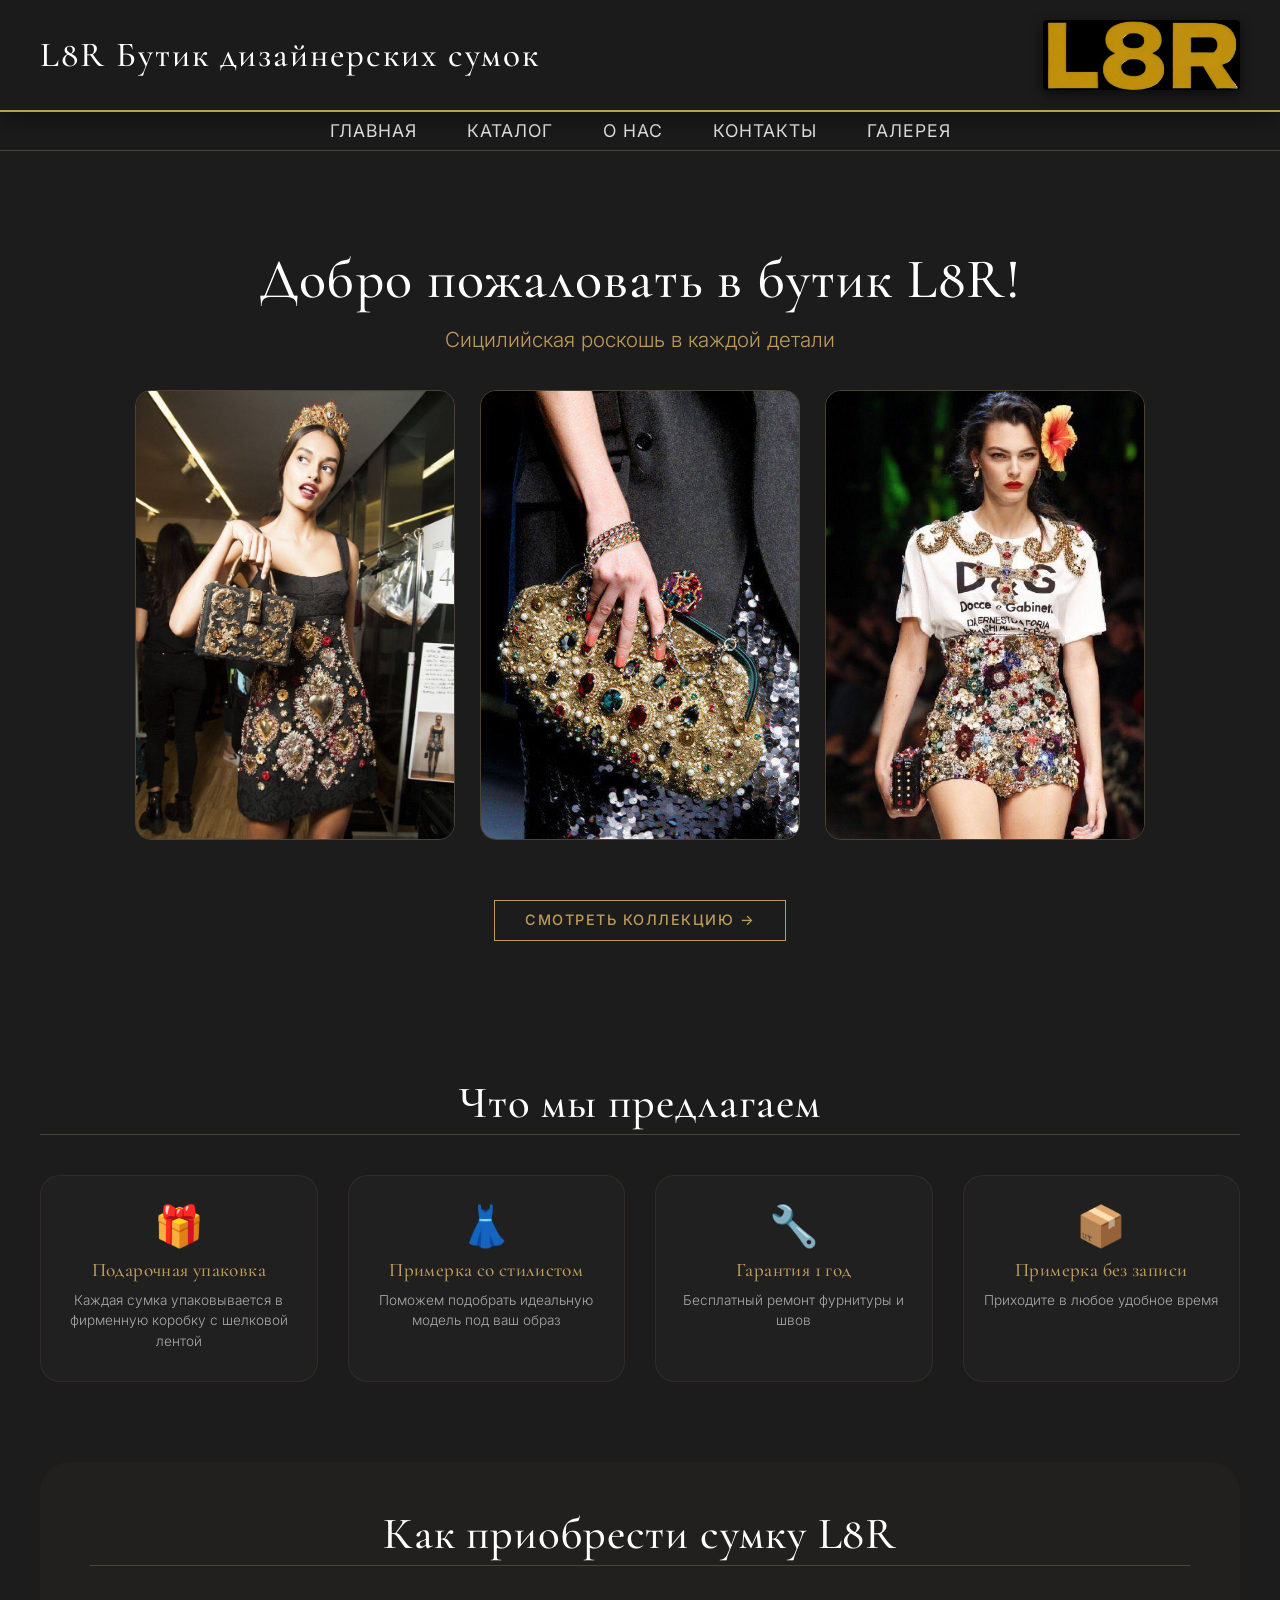
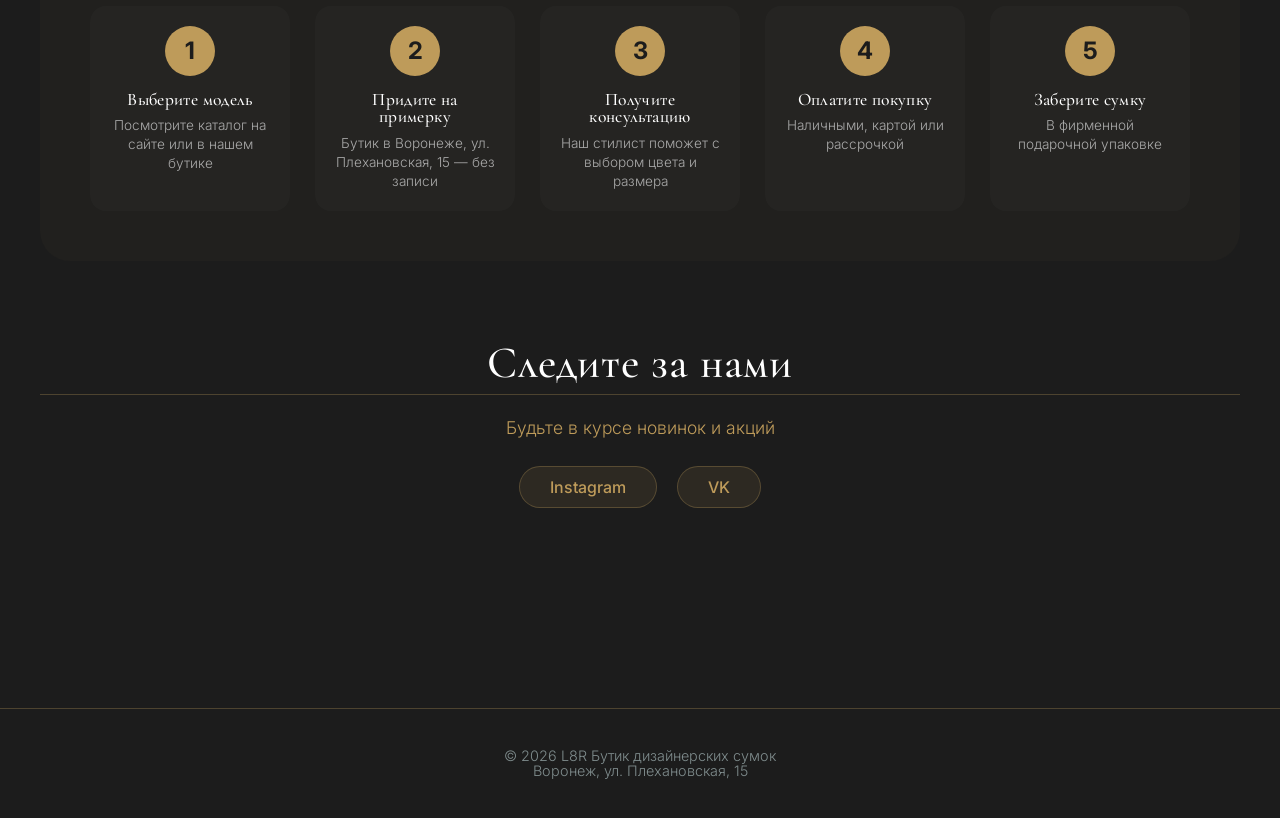
==== commit 43662d5d: "Add files via upload" ====
--- a/index.html
+++ b/index.html
@@ -2,8 +2,11 @@
 <html lang="ru">
 <head>
     <meta charset="UTF-8">
-    <title>L8R — Бутик дизайнерских сумок</title>
-    <meta name="description" content="L8R — бутик дизайнерских сумок ручной работы из итальянской кожи. Эксклюзивные модели, примерка в Воронеже.">
+    <title>L8R — Бутик дизайнерских сумок ручной работы</title>
+    <meta name="description" content="Дизайнерские сумки ручной работы из итальянской кожи. Эксклюзивные модели, примерка в Воронеже.">
+    <meta name="viewport" content="width=device-width, initial-scale=1.0">
+    <link rel="preconnect" href="https://fonts.googleapis.com">
+    <link rel="preconnect" href="https://fonts.gstatic.com" crossorigin>
     <link rel="stylesheet" href="CSS/style.min.css">
 </head>
 <body>
@@ -15,20 +18,35 @@
         </div>
     </header>
 
-    <nav>
+    <!-- BreadcrumbList -->
+    <nav itemscope itemtype="https://schema.org/BreadcrumbList">
         <ul>
-            <li><a href="index.html">Главная</a></li>
-            <li><a href="catalog.html">Каталог</a></li>
-            <li><a href="about.html">О нас</a></li>
-            <li><a href="contact.html">Контакты</a></li>
-            <li><a href="gallery.html">Галерея</a></li>
+            <li itemprop="itemListElement" itemscope itemtype="https://schema.org/ListItem">
+                <a href="index.html" itemprop="item"><span itemprop="name">Главная</span></a>
+                <meta itemprop="position" content="1">
+            </li>
+            <li itemprop="itemListElement" itemscope itemtype="https://schema.org/ListItem">
+                <a href="catalog.html" itemprop="item"><span itemprop="name">Каталог</span></a>
+                <meta itemprop="position" content="2">
+            </li>
+            <li itemprop="itemListElement" itemscope itemtype="https://schema.org/ListItem">
+                <a href="about.html" itemprop="item"><span itemprop="name">О нас</span></a>
+                <meta itemprop="position" content="3">
+            </li>
+            <li itemprop="itemListElement" itemscope itemtype="https://schema.org/ListItem">
+                <a href="contact.html" itemprop="item"><span itemprop="name">Контакты</span></a>
+                <meta itemprop="position" content="4">
+            </li>
+            <li itemprop="itemListElement" itemscope itemtype="https://schema.org/ListItem">
+                <a href="gallery.html" itemprop="item"><span itemprop="name">Галерея</span></a>
+                <meta itemprop="position" content="5">
+            </li>
         </ul>
     </nav>
 
     <main>
         <div class="container">
             
-            <!-- ГЕРОЙ СЕКЦИЯ (приветствие) -->
             <section class="hero-section">
                 <h2>Добро пожаловать в бутик L8R!</h2>
                 <p class="hero-subtitle">Сицилийская роскошь в каждой детали</p>
@@ -40,7 +58,6 @@
                 <a href="catalog.html" class="btn hero-btn">Смотреть коллекцию →</a>
             </section>
 
-            <!-- ПОЧЕМУ ПОКУПАЮТ У НАС (преимущества для клиента) -->
             <section class="advantages-home">
                 <h2>Что мы предлагаем</h2>
                 <div class="advantages-grid">
@@ -67,7 +84,6 @@
                 </div>
             </section>
 
-            <!-- КАК ПРОИСХОДИТ ПОКУПКА (инструкция) -->
             <section class="how-to-buy">
                 <h2>Как приобрести сумку L8R</h2>
                 <div class="steps-grid">
@@ -99,22 +115,28 @@
                 </div>
             </section>
 
-           <!-- ПОДПИШИТЕСЬ НА НАС (соцсети) -->
             <section class="social-follow">
                 <h2>Следите за нами</h2>
                 <p class="social-subtitle">Будьте в курсе новинок и акций</p>
                 <div class="social-links">
                     <a href="#" class="social-link"> Instagram</a>
-                    <a href="https://vk.com/akcentbags?ysclid=mnosw4bb8z955002968" class="social-link"> VK</a>
+                    <a href="https://vk.com/akcentbags" class="social-link"> VK</a>
                 </div>
             </section>
 
         </div>
     </main>
 
-    <footer>
+    <footer itemscope itemtype="https://schema.org/Organization">
         <div class="container">
-            <p>© 2026 L8R Бутик дизайнерских сумок | Воронеж, ул. Плехановская, 15</p>
+            <p>© 2026 <span itemprop="name">L8R Бутик дизайнерских сумок</span></p>
+            <meta itemprop="url" content="https://mmm90283.github.io/l8r-boutique/">
+            <meta itemprop="telephone" content="+7 (473) 123-45-67">
+            <meta itemprop="email" content="info@l8r.ru">
+            <span itemprop="address" itemscope itemtype="https://schema.org/PostalAddress">
+                <span itemprop="addressLocality">Воронеж</span>,
+                <span itemprop="streetAddress">ул. Плехановская, 15</span>
+            </span>
         </div>
     </footer>
 
